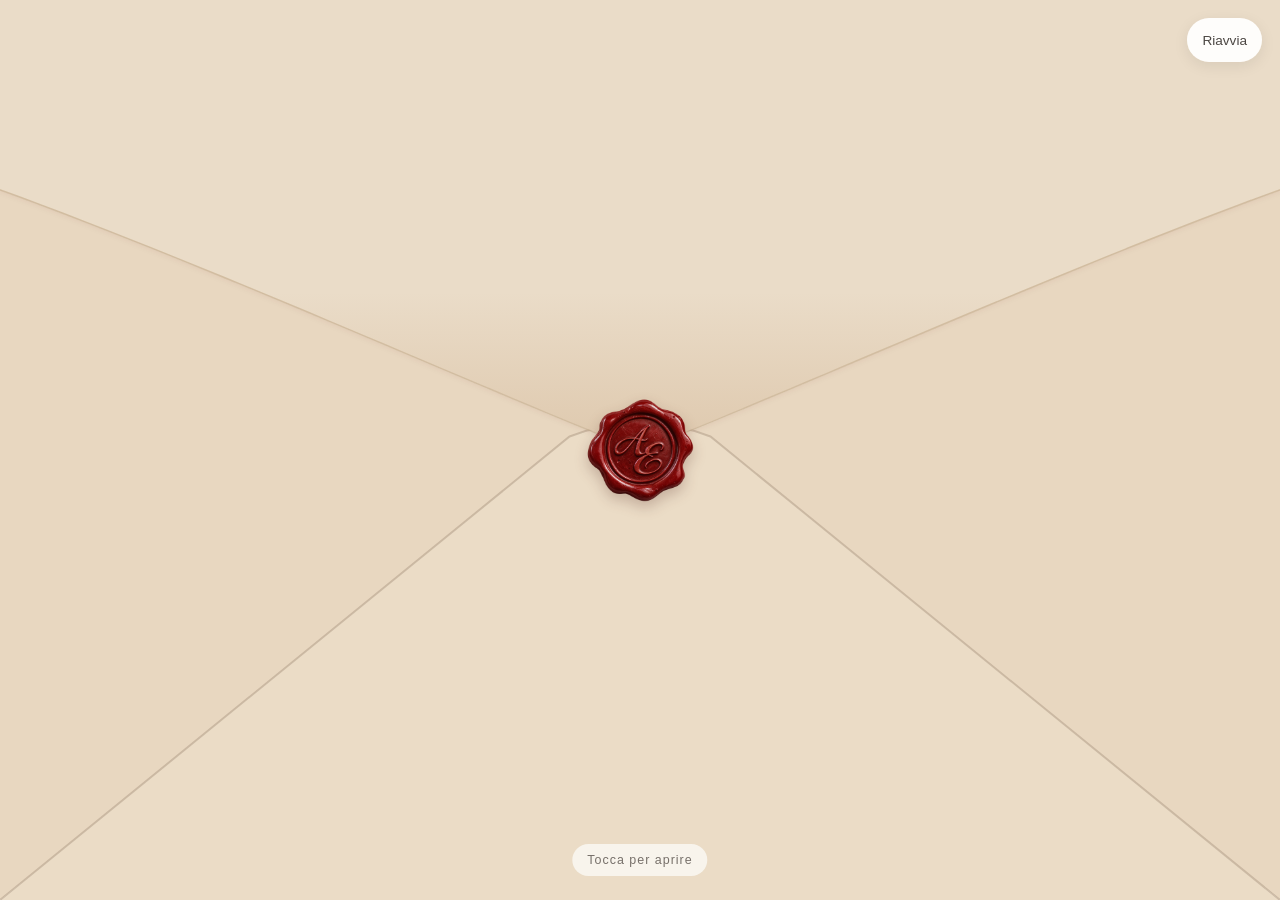
==== test.html @ dd494e90 "Update test.html" ====
<!DOCTYPE html>
<html lang="it">

<head>
    <meta charset="UTF-8">

    <meta
        name="viewport"
        content="width=device-width, initial-scale=1.0"
    >

    <title>Test busta matrimonio</title>

    <style>

        :root {
            --background: #FAF7F2;
            --text: #3E3A39;

            --paper-front: #EADCC8;
            --paper-back: #E4D3BC;

            --paper-side: #E8D7C0;
            --paper-bottom: #EBDCC6;

            --paper-edge: #C8B18F;

            --fold-line: rgba(105, 82, 58, 0.22);
        }


        * {
            box-sizing: border-box;
        }


        html,
        body {
            margin: 0;

            width: 100%;
            min-height: 100%;
        }


        body {
            overflow: hidden;

            background: var(--background);

            color: var(--text);

            font-family: Georgia, serif;
        }


        /* ================================================== */
        /* HERO                                               */
        /* ================================================== */

        .hero {
            position: fixed;

            inset: 0;

            display: flex;
            flex-direction: column;

            justify-content: center;
            align-items: center;

            padding: 30px 20px;

            text-align: center;
        }


        .hero img {
            display: block;

            width: min(72vw, 340px);

            height: auto;

            margin-bottom: 20px;
        }


        .hero h1 {
            margin: 0;

            font-size: clamp(2.2rem, 8vw, 4rem);

            font-weight: 400;
        }


        .hero p {
            margin: 18px 0 0;

            font-size: 1rem;

            letter-spacing: 4px;
        }


        /* ================================================== */
        /* SCENA                                              */
        /* ================================================== */

        .envelope-test {
            position: fixed;

            inset: 0;

            z-index: 100;

            perspective: 1800px;

            perspective-origin: 50% 10%;

            cursor: pointer;

            -webkit-tap-highlight-color: transparent;
        }


        /* ================================================== */
        /* CORPO DELLA BUSTA                                  */
        /* ================================================== */

        .envelope-body {
            position: absolute;

            inset: 0;

            z-index: 10;

            pointer-events: none;

            transform: translateY(0);

            will-change: transform;
        }


        .body-svg {
            position: absolute;

            inset: 0;

            width: 100%;
            height: 100%;

            display: block;

            overflow: visible;
        }


        /* ================================================== */
        /* OMBRA DEL LEMBO                                    */
        /* ================================================== */

        .flap-shadow {
            position: absolute;

            left: 50%;
            top: 50%;

            z-index: 12;

            width: 65%;
            height: 13%;

            transform:
                translate(-50%, -50%)
                scaleY(0.04);

            transform-origin: center;

            background:
                radial-gradient(
                    ellipse at center,
                    rgba(70, 48, 30, 0.22) 0%,
                    rgba(70, 48, 30, 0.09) 48%,
                    rgba(70, 48, 30, 0) 80%
                );

            filter: blur(12px);

            opacity: 0;

            pointer-events: none;

            will-change:
                opacity,
                transform;
        }


        /* ================================================== */
        /* LEMBO SUPERIORE                                    */
        /* ================================================== */

        .flap {
            position: absolute;

            left: 0;
            top: 0;

            z-index: 20;

            width: 100vw;
            height: 50vh;

            transform-origin: 50% 0;

            transform-style: preserve-3d;

            opacity: 1;

            will-change:
                transform,
                opacity;
        }


        .flap-svg {
            position: absolute;

            inset: 0;

            display: block;

            width: 100%;
            height: 100%;

            overflow: visible;

            pointer-events: none;
        }


        /* ================================================== */
        /* SIGILLO                                            */
        /* ================================================== */

        .wax-seal {
            position: absolute;

            left: 50%;
            top: 100%;

            z-index: 30;

            width: 108px;
            height: 108px;

            transform:
                translate(-50%, -50%)
                translateZ(5px);

            transform-origin: center;

            pointer-events: none;

            will-change:
                left,
                top;
        }


        .wax-seal img {
            display: block;

            width: 100%;
            height: 100%;

            object-fit: contain;

            filter:
                drop-shadow(
                    0 6px 7px
                    rgba(70, 25, 20, 0.24)
                );
        }


        /* ================================================== */
        /* UI TEST                                            */
        /* ================================================== */

        .hint {
            position: fixed;

            left: 50%;
            bottom: 24px;

            z-index: 200;

            transform: translateX(-50%);

            padding: 9px 15px;

            border-radius: 999px;

            background:
                rgba(250, 247, 242, 0.87);

            color: #77706A;

            font-family: Arial, sans-serif;

            font-size: 0.78rem;

            letter-spacing: 1px;

            pointer-events: none;

            transition:
                opacity 0.3s ease;
        }


        .hint.hidden {
            opacity: 0;
        }


        .restart {
            position: fixed;

            top: 18px;
            right: 18px;

            z-index: 300;

            min-width: 44px;
            min-height: 44px;

            padding: 10px 15px;

            border: 0;

            border-radius: 999px;

            background:
                rgba(255, 255, 255, 0.93);

            color: #4C4743;

            font-size: 0.85rem;

            cursor: pointer;

            box-shadow:
                0 4px 15px
                rgba(0, 0, 0, 0.08);
        }


        @media (max-width: 600px) {

            .wax-seal {
                width: 96px;
                height: 96px;
            }

        }

    </style>
</head>


<body>


    <!-- ================================================== -->
    <!-- HERO                                               -->
    <!-- ================================================== -->

    <main class="hero">

        <img
            src="images/ritratto.png"
            alt="Enrico e Annachiara"
        >

        <h1>
            Enrico & Annachiara
        </h1>

        <p>
            12 giugno 2027
        </p>

    </main>



    <!-- ================================================== -->
    <!-- BUSTA                                              -->
    <!-- ================================================== -->

    <div
        class="envelope-test"
        id="envelopeTest"
        role="button"
        tabindex="0"
        aria-label="Apri la busta"
    >


        <!-- ================================================== -->
        <!-- OMBRA                                             -->
        <!-- ================================================== -->

        <div
            class="flap-shadow"
            id="flapShadow"
        ></div>



        <!-- ================================================== -->
        <!-- CORPO DELLA BUSTA                                  -->
        <!-- ================================================== -->

        <div
            class="envelope-body"
            id="envelopeBody"
        >

            <svg
                class="body-svg"
                id="bodySvg"
                viewBox="0 0 1000 1000"
                preserveAspectRatio="none"
                aria-hidden="true"
            >


                <!-- ======================================== -->
                <!-- LATERALE SINISTRO                       -->
                <!-- ======================================== -->

                <path
                    id="bodyLeftPath"
                    d=""
                    fill="#E8D7C0"
                />


                <path
                    id="bodyLeftFold"
                    d=""
                    fill="none"

                    stroke="rgba(105,82,58,0.22)"

                    stroke-width="2"

                    vector-effect="non-scaling-stroke"
                />


                <!-- ======================================== -->
                <!-- LATERALE DESTRO                         -->
                <!-- ======================================== -->

                <path
                    id="bodyRightPath"
                    d=""
                    fill="#E8D7C0"
                />


                <path
                    id="bodyRightFold"
                    d=""
                    fill="none"

                    stroke="rgba(105,82,58,0.22)"

                    stroke-width="2"

                    vector-effect="non-scaling-stroke"
                />


                <!-- ======================================== -->
                <!-- LEMBO INFERIORE                         -->
                <!-- ======================================== -->

                <path
                    id="bodyBottomPath"
                    d=""
                    fill="#EBDCC6"
                />


                <path
                    id="bodyBottomFold"
                    d=""
                    fill="none"

                    stroke="rgba(105,82,58,0.24)"

                    stroke-width="2"

                    vector-effect="non-scaling-stroke"
                />


            </svg>

        </div>



        <!-- ================================================== -->
        <!-- LEMBO SUPERIORE                                    -->
        <!-- ================================================== -->

        <div
            class="flap"
            id="flap"
        >

            <svg
                class="flap-svg"
                viewBox="0 0 1000 1000"
                preserveAspectRatio="none"
                aria-hidden="true"
            >

                <defs>


                    <!-- FRONTE -->

                    <linearGradient
                        id="paperFront"
                        x1="0"
                        y1="0"
                        x2="0"
                        y2="1"
                    >

                        <stop
                            id="frontStop1"
                            offset="0%"
                            stop-color="#EADCC8"
                        />

                        <stop
                            id="frontStop2"
                            offset="65%"
                            stop-color="#EADCC8"
                        />

                        <stop
                            id="frontStop3"
                            offset="100%"
                            stop-color="#DEC8AD"
                        />

                    </linearGradient>


                    <!-- RETRO -->

                    <linearGradient
                        id="paperBack"
                        x1="0"
                        y1="0"
                        x2="0"
                        y2="1"
                    >

                        <stop
                            offset="0%"
                            stop-color="#E6D6C0"
                        />

                        <stop
                            offset="100%"
                            stop-color="#DCC5A8"
                        />

                    </linearGradient>


                    <!-- OMBRA -->

                    <filter
                        id="paperShadow"
                        x="-20%"
                        y="-20%"
                        width="140%"
                        height="160%"
                    >

                        <feDropShadow
                            dx="0"
                            dy="4"
                            stdDeviation="5"
                            flood-color="#654B35"
                            flood-opacity="0.08"
                        />

                    </filter>

                </defs>


                <!-- BORDO -->

                <path
                    id="flapEdgePath"
                    d=""

                    fill="none"

                    stroke="#C8B18F"

                    stroke-width="3"

                    vector-effect="non-scaling-stroke"

                    opacity="0.55"
                />


                <!-- CARTA -->

                <path
                    id="flapPath"
                    d=""

                    fill="url(#paperFront)"

                    filter="url(#paperShadow)"
                />

            </svg>


            <!-- SIGILLO -->

            <div
                class="wax-seal"
                id="waxSeal"
            >

                <img
                    src="images/sigillo-AE.png"
                    alt=""
                    draggable="false"
                >

            </div>

        </div>

    </div>



    <!-- ================================================== -->
    <!-- CONTROLLI TEST                                     -->
    <!-- ================================================== -->

    <div
        class="hint"
        id="hint"
    >
        Tocca per aprire
    </div>


    <button
        type="button"
        class="restart"
        id="restartButton"
    >
        Riavvia
    </button>



    <script>

        /* ================================================== */
        /* ELEMENTI                                          */
        /* ================================================== */

        const envelopeTest =
            document.getElementById("envelopeTest");

        const envelopeBody =
            document.getElementById("envelopeBody");

        const flap =
            document.getElementById("flap");

        const flapPath =
            document.getElementById("flapPath");

        const flapEdgePath =
            document.getElementById("flapEdgePath");

        const waxSeal =
            document.getElementById("waxSeal");

        const flapShadow =
            document.getElementById("flapShadow");

        const frontStop1 =
            document.getElementById("frontStop1");

        const frontStop2 =
            document.getElementById("frontStop2");

        const frontStop3 =
            document.getElementById("frontStop3");

        const hint =
            document.getElementById("hint");

        const restartButton =
            document.getElementById("restartButton");


        /* CORPO */

        const bodyLeftPath =
            document.getElementById("bodyLeftPath");

        const bodyRightPath =
            document.getElementById("bodyRightPath");

        const bodyBottomPath =
            document.getElementById("bodyBottomPath");

        const bodyLeftFold =
            document.getElementById("bodyLeftFold");

        const bodyRightFold =
            document.getElementById("bodyRightFold");

        const bodyBottomFold =
            document.getElementById("bodyBottomFold");


        /* ================================================== */
        /* STATO                                             */
        /* ================================================== */

        let flapFrameId = null;
        let bodyFrameId = null;
        let fadeFrameId = null;

        let opening = false;
        let opened = false;


        /* ================================================== */
        /* TEMPI                                             */
        /* ================================================== */

        const flapDuration =
            3400;


        const bodyStart =
            1600;


        const bodyDuration =
            1450;


        const flapFadeDuration =
            280;


        /* ================================================== */
        /* UTILITY                                           */
        /* ================================================== */

        function clamp(value, min, max) {

            return Math.min(
                Math.max(value, min),
                max
            );

        }


        function easeInOutCubic(t) {

            return (
                t < 0.5
                    ? 4 * t * t * t
                    : 1 -
                      Math.pow(
                          -2 * t + 2,
                          3
                      ) / 2
            );

        }


        function easeOutCubic(t) {

            return (
                1 -
                Math.pow(
                    1 - t,
                    3
                )
            );

        }


        function bendCurve(t) {

            const raw =
                Math.sin(
                    Math.PI * t
                );


            return Math.pow(
                Math.max(
                    0,
                    raw
                ),
                0.72
            );

        }


        function wait(milliseconds) {

            return new Promise(
                (resolve) => {

                    setTimeout(
                        resolve,
                        milliseconds
                    );

                }
            );

        }


        /* ================================================== */
        /* GEOMETRIA LEMBO SUPERIORE                        */
        /* ================================================== */

        function getFlapGeometry(t) {

            const bend =
                bendCurve(t);


            const tipX =
                500;


            const tipY =
                1000 -
                (
                    190 *
                    bend
                );


            const shoulderY =
                420 +
                (
                    35 *
                    bend
                );


            const leftShoulderX =
                0 +
                (
                    12 *
                    bend
                );


            const rightShoulderX =
                1000 -
                (
                    12 *
                    bend
                );


            const rightControl1X =
                835 -
                (
                    18 *
                    bend
                );


            const rightControl1Y =
                590 +
                (
                    15 *
                    bend
                );


            const rightControl2X =
                625 -
                (
                    10 *
                    bend
                );


            const rightControl2Y =
                860 -
                (
                    50 *
                    bend
                );


            const leftControl1X =
                165 +
                (
                    18 *
                    bend
                );


            const leftControl1Y =
                rightControl1Y;


            const leftControl2X =
                375 +
                (
                    10 *
                    bend
                );


            const leftControl2Y =
                rightControl2Y;


            const d = `

                M 0 0


                L 1000 0


                L
                1000
                ${shoulderY - 30}


                Q
                1000
                ${shoulderY}

                ${rightShoulderX}
                ${shoulderY}


                C
                ${rightControl1X}
                ${rightControl1Y},

                ${rightControl2X}
                ${rightControl2Y},

                ${tipX}
                ${tipY}


                C
                ${leftControl2X}
                ${leftControl2Y},

                ${leftControl1X}
                ${leftControl1Y},

                ${leftShoulderX}
                ${shoulderY}


                Q
                0
                ${shoulderY}

                0
                ${shoulderY - 30}


                L
                0
                0


                Z
            `;


            return {
                d,
                tipX,
                tipY,
                bend
            };

        }


        /* ================================================== */
        /* GEOMETRIA CORPO BUSTA                            */
        /* ================================================== */

        function drawEnvelopeBody() {

            /*
                CORREZIONE 1

                Prima partivamo da circa 10,5%.

                Ora partiamo da circa 15%
                dell'altezza dello schermo.
            */

            const sideStartY =
                150;


            /*
                Manteniamo una diagonale coerente
                con il lembo superiore.

                Siccome partiamo più in basso,
                anche il punto interno viene
                leggermente abbassato.
            */

            const sideMeetY =
                445;


            const leftMeetX =
                492;


            const rightMeetX =
                508;


            /* ---------------------------------------------- */
            /* LATERALE SINISTRO                             */
            /* ---------------------------------------------- */

            const leftD = `

                M 0 ${sideStartY}

                L ${leftMeetX} ${sideMeetY}

                L 0 1000

                Z
            `;


            bodyLeftPath.setAttribute(
                "d",
                leftD
            );


            bodyLeftFold.setAttribute(
                "d",
                `
                    M 0 ${sideStartY}

                    L ${leftMeetX} ${sideMeetY}
                `
            );


            /* ---------------------------------------------- */
            /* LATERALE DESTRO                               */
            /* ---------------------------------------------- */

            const rightD = `

                M 1000 ${sideStartY}

                L 1000 1000

                L ${rightMeetX} ${sideMeetY}

                Z
            `;


            bodyRightPath.setAttribute(
                "d",
                rightD
            );


            bodyRightFold.setAttribute(
                "d",
                `
                    M 1000 ${sideStartY}

                    L ${rightMeetX} ${sideMeetY}
                `
            );


            /* ---------------------------------------------- */
            /* LEMBO INFERIORE                              */
            /* ---------------------------------------------- */

            /*
                CORREZIONE 2

                Prima la punta del lembo inferiore
                arrivava troppo in basso.

                Ora sale molto di più.

                In questo modo, a busta chiusa,
                il lembo inferiore copre il vuoto
                centrale e non lascia intravedere
                la Hero.
            */

            const bottomTipY =
                455;


            /*
                Zona smussata della punta.
            */

            const bottomRoundLeftX =
                445;


            const bottomRoundRightX =
                555;


            const bottomRoundY =
                485;


            /*
                Il pezzo inferiore continua a essere
                DISEGNATO DOPO i laterali,
                quindi rimane sopra.
            */

            const bottomD = `

                M 0 1000


                L
                ${bottomRoundLeftX}
                ${bottomRoundY}


                Q
                500
                ${bottomTipY}

                ${bottomRoundRightX}
                ${bottomRoundY}


                L 1000 1000


                Z
            `;


            bodyBottomPath.setAttribute(
                "d",
                bottomD
            );


            const bottomFoldD = `

                M 0 1000


                L
                ${bottomRoundLeftX}
                ${bottomRoundY}


                Q
                500
                ${bottomTipY}

                ${bottomRoundRightX}
                ${bottomRoundY}


                L 1000 1000
            `;


            bodyBottomFold.setAttribute(
                "d",
                bottomFoldD
            );

        }


        /* ================================================== */
        /* DISEGNO FRAME LEMBO                              */
        /* ================================================== */

        function drawFlapFrame(progress) {

            const t =
                clamp(
                    progress,
                    0,
                    1
                );


            const geometry =
                getFlapGeometry(t);


            const bend =
                geometry.bend;


            /* ---------------------------------------------- */
            /* ROTAZIONE                                     */
            /* ---------------------------------------------- */

            let rotation;


            if (t < 0.94) {

                rotation =
                    181.5 *
                    easeInOutCubic(
                        t / 0.94
                    );

            } else {

                const settle =
                    (
                        t -
                        0.94
                    ) /
                    0.06;


                rotation =
                    181.5 -
                    (
                        1.5 *
                        easeOutCubic(
                            settle
                        )
                    );

            }


            /* ---------------------------------------------- */
            /* PROFONDITÀ                                    */
            /* ---------------------------------------------- */

            const depth =
                20 *
                bend;


            flap.style.transform =
                `rotateX(${rotation}deg)
                 translateZ(${depth}px)`;


            /* ---------------------------------------------- */
            /* PATH                                          */
            /* ---------------------------------------------- */

            flapPath.setAttribute(
                "d",
                geometry.d
            );


            flapEdgePath.setAttribute(
                "d",
                geometry.d
            );


            /* ---------------------------------------------- */
            /* FRONTE / RETRO                                */
            /* ---------------------------------------------- */

            if (rotation < 90) {

                flapPath.setAttribute(
                    "fill",
                    "url(#paperFront)"
                );

            } else {

                flapPath.setAttribute(
                    "fill",
                    "url(#paperBack)"
                );

            }


            /* ---------------------------------------------- */
            /* SIGILLO                                       */
            /* ---------------------------------------------- */

            waxSeal.style.left =
                "50%";


            waxSeal.style.top =
                `${geometry.tipY / 10}%`;


            waxSeal.style.visibility =
                rotation < 90
                    ? "visible"
                    : "hidden";


            /* ---------------------------------------------- */
            /* OMBRA                                         */
            /* ---------------------------------------------- */

            flapShadow.style.opacity =
                `${0.23 * bend}`;


            flapShadow.style.transform =
                `
                translate(
                    -50%,
                    ${-50 + 17 * t}%
                )

                scaleX(
                    ${0.93 - 0.15 * bend}
                )

                scaleY(
                    ${0.08 + 0.74 * bend}
                )
                `;


            /* ---------------------------------------------- */
            /* LUCE                                          */
            /* ---------------------------------------------- */

            const shade =
                Math.round(
                    8 *
                    bend
                );


            frontStop1.setAttribute(
                "stop-color",
                `rgb(
                    ${234 - shade},
                    ${220 - shade},
                    ${200 - shade}
                )`
            );


            frontStop2.setAttribute(
                "stop-color",
                `rgb(
                    ${234 - shade / 2},
                    ${220 - shade / 2},
                    ${200 - shade / 2}
                )`
            );


            frontStop3.setAttribute(
                "stop-color",
                `rgb(
                    ${222 - shade},
                    ${200 - shade},
                    ${173 - shade}
                )`
            );

        }


        /* ================================================== */
        /* ANIMAZIONE LEMBO                                  */
        /* ================================================== */

        function animateFlap() {

            return new Promise(
                (resolve) => {


                    const start =
                        performance.now();


                    function frame(now) {

                        const progress =
                            clamp(
                                (
                                    now -
                                    start
                                ) /
                                flapDuration,
                                0,
                                1
                            );


                        drawFlapFrame(
                            progress
                        );


                        if (progress < 1) {

                            flapFrameId =
                                requestAnimationFrame(
                                    frame
                                );

                        } else {

                            flapFrameId =
                                null;


                            resolve();

                        }

                    }


                    flapFrameId =
                        requestAnimationFrame(
                            frame
                        );

                }
            );

        }


        /* ================================================== */
        /* DISCESA BUSTA                                     */
        /* ================================================== */

        function animateEnvelopeDown() {

            return new Promise(
                (resolve) => {


                    const start =
                        performance.now();


                    function frame(now) {

                        const progress =
                            clamp(
                                (
                                    now -
                                    start
                                ) /
                                bodyDuration,
                                0,
                                1
                            );


                        const e =
                            easeInOutCubic(
                                progress
                            );


                        envelopeBody.style.transform =
                            `translateY(
                                ${112 * e}vh
                            )`;


                        if (progress < 1) {

                            bodyFrameId =
                                requestAnimationFrame(
                                    frame
                                );

                        } else {

                            bodyFrameId =
                                null;


                            resolve();

                        }

                    }


                    bodyFrameId =
                        requestAnimationFrame(
                            frame
                        );

                }
            );

        }


        /* ================================================== */
        /* DISSOLVENZA LEMBO                                 */
        /* ================================================== */

        function fadeOutFlap() {

            return new Promise(
                (resolve) => {


                    const start =
                        performance.now();


                    function frame(now) {

                        const progress =
                            clamp(
                                (
                                    now -
                                    start
                                ) /
                                flapFadeDuration,
                                0,
                                1
                            );


                        const e =
                            easeOutCubic(
                                progress
                            );


                        flap.style.opacity =
                            `${1 - e}`;


                        flapShadow.style.opacity =
                            `${0.06 * (1 - e)}`;


                        if (progress < 1) {

                            fadeFrameId =
                                requestAnimationFrame(
                                    frame
                                );

                        } else {

                            flap.style.opacity =
                                "0";


                            flapShadow.style.opacity =
                                "0";


                            fadeFrameId =
                                null;


                            resolve();

                        }

                    }


                    fadeFrameId =
                        requestAnimationFrame(
                            frame
                        );

                }
            );

        }


        /* ================================================== */
        /* APERTURA COMPLETA                                 */
        /* ================================================== */

        async function openEnvelope() {

            if (
                opening ||
                opened
            ) {
                return;
            }


            opening = true;


            hint.classList.add(
                "hidden"
            );


            const flapPromise =
                animateFlap();


            await wait(
                bodyStart
            );


            const bodyPromise =
                animateEnvelopeDown();


            await flapPromise;


            const fadePromise =
                fadeOutFlap();


            await Promise.all([
                bodyPromise,
                fadePromise
            ]);


            opening = false;

            opened = true;

        }


        /* ================================================== */
        /* RESET                                             */
        /* ================================================== */

        function resetEnvelope(event) {

            event.stopPropagation();


            if (flapFrameId) {

                cancelAnimationFrame(
                    flapFrameId
                );

                flapFrameId = null;

            }


            if (bodyFrameId) {

                cancelAnimationFrame(
                    bodyFrameId
                );

                bodyFrameId = null;

            }


            if (fadeFrameId) {

                cancelAnimationFrame(
                    fadeFrameId
                );

                fadeFrameId = null;

            }


            opening = false;

            opened = false;


            envelopeBody.style.transform =
                "translateY(0)";


            flap.style.transform =
                "rotateX(0deg) translateZ(0px)";


            flap.style.opacity =
                "1";


            waxSeal.style.visibility =
                "visible";


            flapShadow.style.opacity =
                "0";


            flapShadow.style.transform =
                "translate(-50%, -50%) scaleY(0.04)";


            const initial =
                getFlapGeometry(0);


            flapPath.setAttribute(
                "d",
                initial.d
            );


            flapEdgePath.setAttribute(
                "d",
                initial.d
            );


            flapPath.setAttribute(
                "fill",
                "url(#paperFront)"
            );


            waxSeal.style.left =
                "50%";


            waxSeal.style.top =
                "100%";


            frontStop1.setAttribute(
                "stop-color",
                "#EADCC8"
            );


            frontStop2.setAttribute(
                "stop-color",
                "#EADCC8"
            );


            frontStop3.setAttribute(
                "stop-color",
                "#DEC8AD"
            );


            hint.classList.remove(
                "hidden"
            );

        }


        /* ================================================== */
        /* EVENTI                                            */
        /* ================================================== */

        envelopeTest.addEventListener(
            "click",
            openEnvelope
        );


        envelopeTest.addEventListener(
            "keydown",
            (event) => {

                if (
                    event.key === "Enter" ||
                    event.key === " "
                ) {

                    event.preventDefault();


                    openEnvelope();

                }

            }
        );


        restartButton.addEventListener(
            "click",
            resetEnvelope
        );


        /* ================================================== */
        /* STATO INIZIALE                                    */
        /* ================================================== */

        drawEnvelopeBody();


        const initialGeometry =
            getFlapGeometry(0);


        flapPath.setAttribute(
            "d",
            initialGeometry.d
        );


        flapEdgePath.setAttribute(
            "d",
            initialGeometry.d
        );


        waxSeal.style.left =
            "50%";


        waxSeal.style.top =
            "100%";

    </script>


</body>

</html>
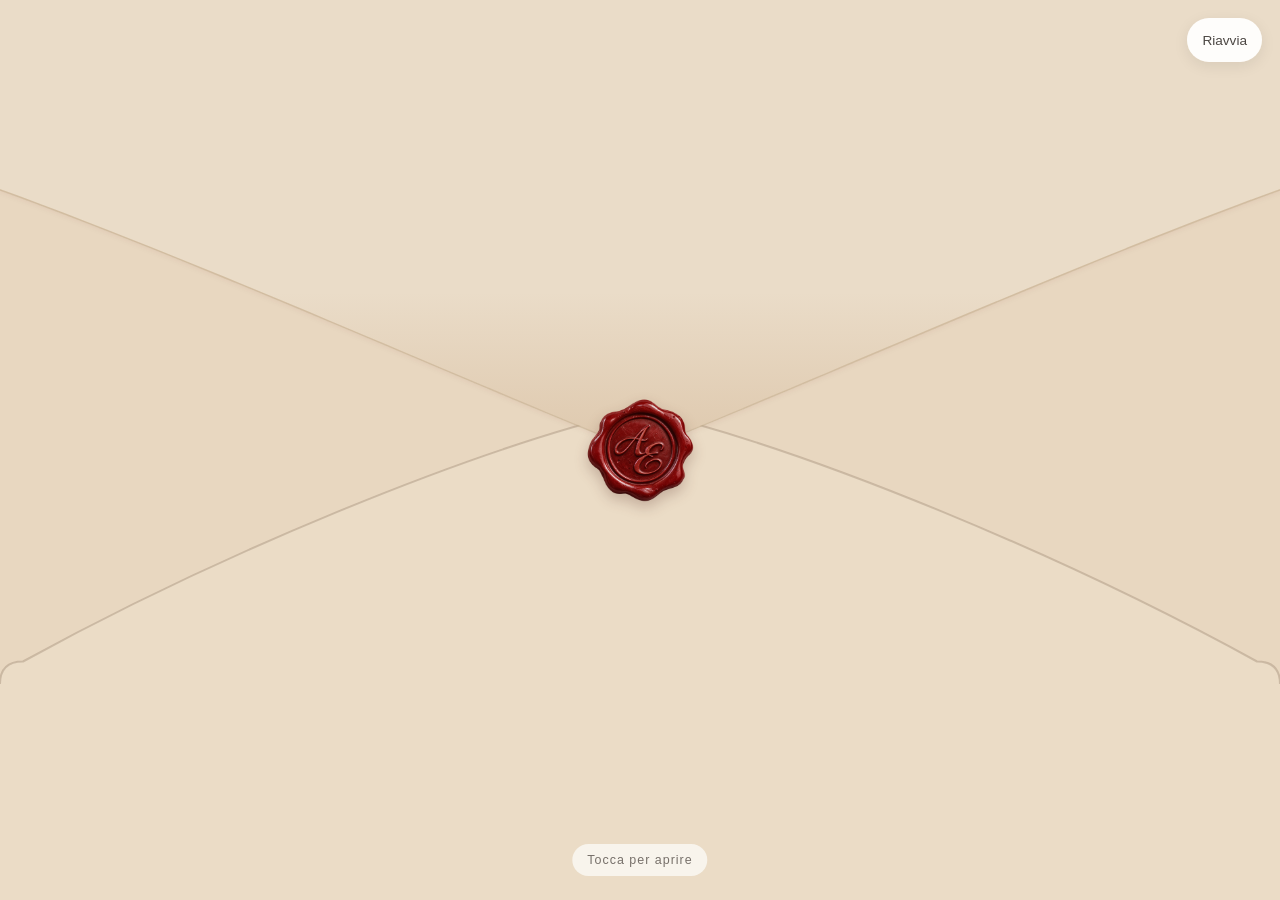
==== commit 6831395b: "Update test.html" ====
--- a/test.html
+++ b/test.html
@@ -412,15 +412,12 @@
     >
 
 
-        <!-- ================================================== -->
-        <!-- OMBRA                                             -->
-        <!-- ================================================== -->
+        <!-- OMBRA -->
 
         <div
             class="flap-shadow"
             id="flapShadow"
         ></div>
-
 
 
         <!-- ================================================== -->
@@ -441,9 +438,7 @@
             >
 
 
-                <!-- ======================================== -->
-                <!-- LATERALE SINISTRO                       -->
-                <!-- ======================================== -->
+                <!-- LATERALE SINISTRO -->
 
                 <path
                     id="bodyLeftPath"
@@ -465,9 +460,7 @@
                 />
 
 
-                <!-- ======================================== -->
-                <!-- LATERALE DESTRO                         -->
-                <!-- ======================================== -->
+                <!-- LATERALE DESTRO -->
 
                 <path
                     id="bodyRightPath"
@@ -489,9 +482,7 @@
                 />
 
 
-                <!-- ======================================== -->
-                <!-- LEMBO INFERIORE                         -->
-                <!-- ======================================== -->
+                <!-- LEMBO INFERIORE -->
 
                 <path
                     id="bodyBottomPath"
@@ -1041,30 +1032,26 @@
 
         function drawEnvelopeBody() {
 
+            /* ---------------------------------------------- */
+            /* LEMBI LATERALI                               */
+            /* ---------------------------------------------- */
+
             /*
-                CORREZIONE 1
-
-                Prima partivamo da circa 10,5%.
-
-                Ora partiamo da circa 15%
-                dell'altezza dello schermo.
+                Partenza richiesta:
+                18,5% dell'altezza dello schermo.
             */
 
             const sideStartY =
-                150;
+                185;
 
 
             /*
-                Manteniamo una diagonale coerente
+                Manteniamo inclinazione coerente
                 con il lembo superiore.
-
-                Siccome partiamo più in basso,
-                anche il punto interno viene
-                leggermente abbassato.
             */
 
             const sideMeetY =
-                445;
+                480;
 
 
             const leftMeetX =
@@ -1075,9 +1062,7 @@
                 508;
 
 
-            /* ---------------------------------------------- */
-            /* LATERALE SINISTRO                             */
-            /* ---------------------------------------------- */
+            /* SINISTRO */
 
             const leftD = `
 
@@ -1107,9 +1092,7 @@
             );
 
 
-            /* ---------------------------------------------- */
-            /* LATERALE DESTRO                               */
-            /* ---------------------------------------------- */
+            /* DESTRO */
 
             const rightD = `
 
@@ -1144,17 +1127,48 @@
             /* ---------------------------------------------- */
 
             /*
-                CORREZIONE 2
-
-                Prima la punta del lembo inferiore
-                arrivava troppo in basso.
-
-                Ora sale molto di più.
-
-                In questo modo, a busta chiusa,
-                il lembo inferiore copre il vuoto
-                centrale e non lascia intravedere
-                la Hero.
+                Ora gli diamo la stessa logica
+                del lembo superiore:
+
+                - tratto verticale sinistro;
+                - raccordo;
+                - diagonale;
+                - punta smussata;
+                - diagonale;
+                - raccordo;
+                - tratto verticale destro.
+            */
+
+
+            /*
+                Quanto salgono i tratti verticali
+                dal fondo.
+
+                1000 = fondo
+                760  = fine tratto verticale
+            */
+
+            const bottomVerticalEndY =
+                760;
+
+
+            /*
+                Spalle inferiori.
+            */
+
+            const bottomLeftShoulderX =
+                0;
+
+
+            const bottomRightShoulderX =
+                1000;
+
+
+            /*
+                Punto alto del lembo inferiore.
+
+                Rimane abbastanza alto da
+                chiudere bene la busta.
             */
 
             const bottomTipY =
@@ -1162,46 +1176,92 @@
 
 
             /*
-                Zona smussata della punta.
+                Controlli vicini alla punta.
+
+                Sono larghi per evitare
+                un angolo troppo appuntito.
             */
 
-            const bottomRoundLeftX =
-                445;
-
-
-            const bottomRoundRightX =
-                555;
-
-
-            const bottomRoundY =
-                485;
+            const bottomLeftControlX =
+                365;
+
+
+            const bottomRightControlX =
+                635;
+
+
+            const bottomControlY =
+                500;
 
 
             /*
-                Il pezzo inferiore continua a essere
-                DISEGNATO DOPO i laterali,
-                quindi rimane sopra.
+                Controlli intermedi per mantenere
+                la diagonale morbida.
             */
 
+            const bottomLeftMidX =
+                165;
+
+
+            const bottomRightMidX =
+                835;
+
+
+            const bottomMidY =
+                620;
+
+
             const bottomD = `
 
                 M 0 1000
 
 
                 L
-                ${bottomRoundLeftX}
-                ${bottomRoundY}
+                0
+                ${bottomVerticalEndY}
 
 
                 Q
+                0
+                ${bottomVerticalEndY - 25}
+
+                18
+                ${bottomVerticalEndY - 25}
+
+
+                C
+                ${bottomLeftMidX}
+                ${bottomMidY},
+
+                ${bottomLeftControlX}
+                ${bottomControlY},
+
                 500
                 ${bottomTipY}
 
-                ${bottomRoundRightX}
-                ${bottomRoundY}
-
-
-                L 1000 1000
+
+                C
+                ${bottomRightControlX}
+                ${bottomControlY},
+
+                ${bottomRightMidX}
+                ${bottomMidY},
+
+                982
+                ${bottomVerticalEndY - 25}
+
+
+                Q
+                1000
+                ${bottomVerticalEndY - 25}
+
+                1000
+                ${bottomVerticalEndY}
+
+
+                L
+                1000
+                1000
 
 
                 Z
@@ -1214,25 +1274,54 @@
             );
 
 
+            /*
+                Disegniamo il solo bordo superiore
+                visibile del lembo inferiore.
+            */
+
             const bottomFoldD = `
 
-                M 0 1000
-
-
-                L
-                ${bottomRoundLeftX}
-                ${bottomRoundY}
+                M
+                0
+                ${bottomVerticalEndY}
 
 
                 Q
+                0
+                ${bottomVerticalEndY - 25}
+
+                18
+                ${bottomVerticalEndY - 25}
+
+
+                C
+                ${bottomLeftMidX}
+                ${bottomMidY},
+
+                ${bottomLeftControlX}
+                ${bottomControlY},
+
                 500
                 ${bottomTipY}
 
-                ${bottomRoundRightX}
-                ${bottomRoundY}
-
-
-                L 1000 1000
+
+                C
+                ${bottomRightControlX}
+                ${bottomControlY},
+
+                ${bottomRightMidX}
+                ${bottomMidY},
+
+                982
+                ${bottomVerticalEndY - 25}
+
+
+                Q
+                1000
+                ${bottomVerticalEndY - 25}
+
+                1000
+                ${bottomVerticalEndY}
             `;
 
 
@@ -1266,9 +1355,7 @@
                 geometry.bend;
 
 
-            /* ---------------------------------------------- */
-            /* ROTAZIONE                                     */
-            /* ---------------------------------------------- */
+            /* ROTAZIONE */
 
             let rotation;
 
@@ -1303,9 +1390,7 @@
             }
 
 
-            /* ---------------------------------------------- */
-            /* PROFONDITÀ                                    */
-            /* ---------------------------------------------- */
+            /* PROFONDITÀ */
 
             const depth =
                 20 *
@@ -1317,9 +1402,7 @@
                  translateZ(${depth}px)`;
 
 
-            /* ---------------------------------------------- */
-            /* PATH                                          */
-            /* ---------------------------------------------- */
+            /* PATH */
 
             flapPath.setAttribute(
                 "d",
@@ -1333,9 +1416,7 @@
             );
 
 
-            /* ---------------------------------------------- */
-            /* FRONTE / RETRO                                */
-            /* ---------------------------------------------- */
+            /* FRONTE / RETRO */
 
             if (rotation < 90) {
 
@@ -1354,9 +1435,7 @@
             }
 
 
-            /* ---------------------------------------------- */
-            /* SIGILLO                                       */
-            /* ---------------------------------------------- */
+            /* SIGILLO */
 
             waxSeal.style.left =
                 "50%";
@@ -1372,9 +1451,7 @@
                     : "hidden";
 
 
-            /* ---------------------------------------------- */
-            /* OMBRA                                         */
-            /* ---------------------------------------------- */
+            /* OMBRA */
 
             flapShadow.style.opacity =
                 `${0.23 * bend}`;
@@ -1397,9 +1474,7 @@
                 `;
 
 
-            /* ---------------------------------------------- */
-            /* LUCE                                          */
-            /* ---------------------------------------------- */
+            /* LUCE */
 
             const shade =
                 Math.round(
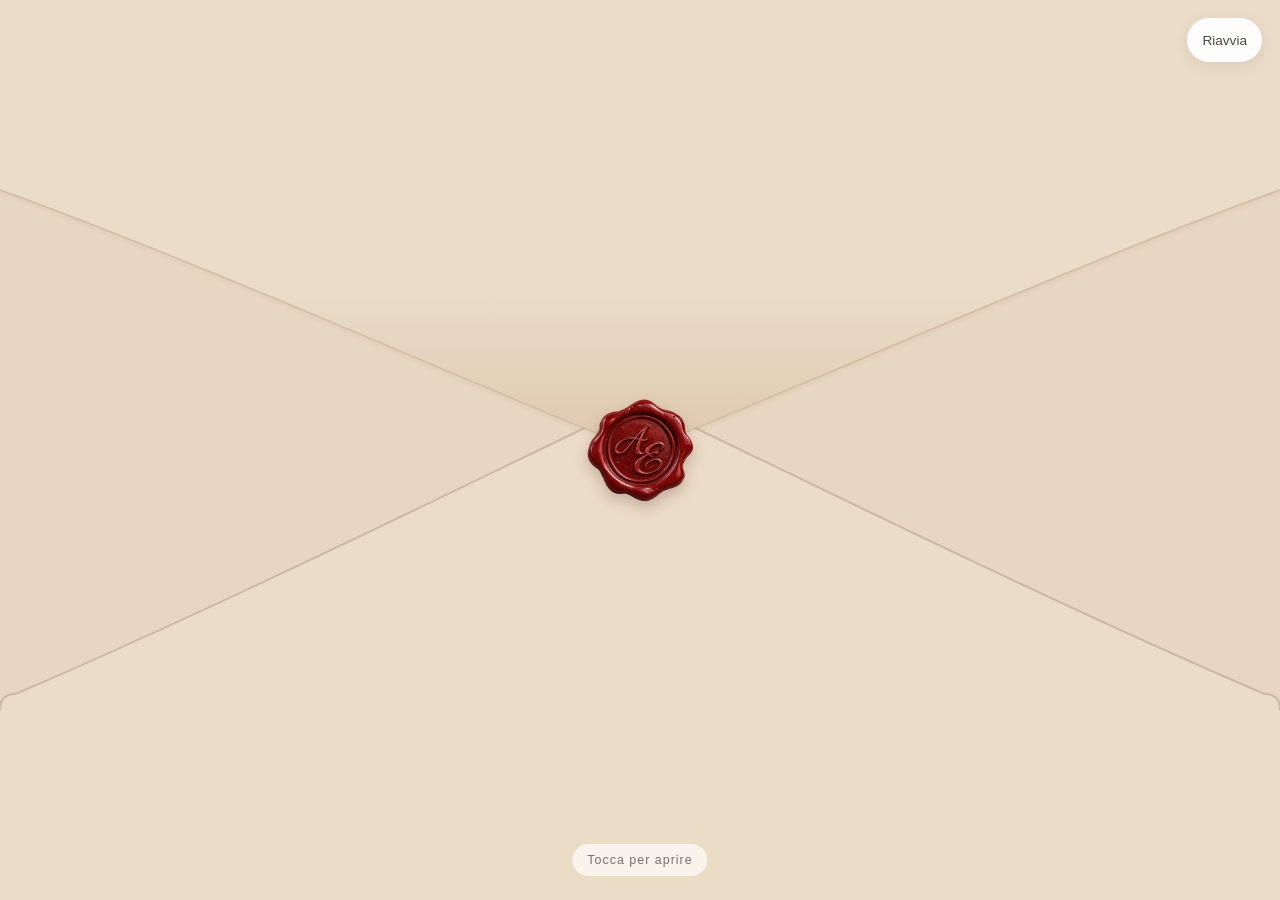
==== commit 8da77490: "Update test.html" ====
--- a/test.html
+++ b/test.html
@@ -412,16 +412,15 @@
     >
 
 
-        <!-- OMBRA -->
-
         <div
             class="flap-shadow"
             id="flapShadow"
         ></div>
 
 
+
         <!-- ================================================== -->
-        <!-- CORPO DELLA BUSTA                                  -->
+        <!-- CORPO BUSTA                                        -->
         <!-- ================================================== -->
 
         <div
@@ -431,7 +430,6 @@
 
             <svg
                 class="body-svg"
-                id="bodySvg"
                 viewBox="0 0 1000 1000"
                 preserveAspectRatio="none"
                 aria-hidden="true"
@@ -528,8 +526,6 @@
 
                 <defs>
 
-
-                    <!-- FRONTE -->
 
                     <linearGradient
                         id="paperFront"
@@ -560,8 +556,6 @@
                     </linearGradient>
 
 
-                    <!-- RETRO -->
-
                     <linearGradient
                         id="paperBack"
                         x1="0"
@@ -583,8 +577,6 @@
                     </linearGradient>
 
 
-                    <!-- OMBRA -->
-
                     <filter
                         id="paperShadow"
                         x="-20%"
@@ -606,8 +598,6 @@
                 </defs>
 
 
-                <!-- BORDO -->
-
                 <path
                     id="flapEdgePath"
                     d=""
@@ -624,8 +614,6 @@
                 />
 
 
-                <!-- CARTA -->
-
                 <path
                     id="flapPath"
                     d=""
@@ -637,8 +625,6 @@
 
             </svg>
 
-
-            <!-- SIGILLO -->
 
             <div
                 class="wax-seal"
@@ -723,8 +709,6 @@
         const restartButton =
             document.getElementById("restartButton");
 
-
-        /* CORPO */
 
         const bodyLeftPath =
             document.getElementById("bodyLeftPath");
@@ -855,7 +839,7 @@
 
 
         /* ================================================== */
-        /* GEOMETRIA LEMBO SUPERIORE                        */
+        /* LEMBO SUPERIORE                                   */
         /* ================================================== */
 
         function getFlapGeometry(t) {
@@ -960,15 +944,12 @@
 
                 M 0 0
 
-
                 L 1000 0
-
 
                 L
                 1000
                 ${shoulderY - 30}
 
-
                 Q
                 1000
                 ${shoulderY}
@@ -976,7 +957,6 @@
                 ${rightShoulderX}
                 ${shoulderY}
 
-
                 C
                 ${rightControl1X}
                 ${rightControl1Y},
@@ -987,7 +967,6 @@
                 ${tipX}
                 ${tipY}
 
-
                 C
                 ${leftControl2X}
                 ${leftControl2Y},
@@ -998,7 +977,6 @@
                 ${leftShoulderX}
                 ${shoulderY}
 
-
                 Q
                 0
                 ${shoulderY}
@@ -1006,11 +984,9 @@
                 0
                 ${shoulderY - 30}
 
-
                 L
                 0
                 0
-
 
                 Z
             `;
@@ -1027,29 +1003,19 @@
 
 
         /* ================================================== */
-        /* GEOMETRIA CORPO BUSTA                            */
+        /* CORPO DELLA BUSTA                                 */
         /* ================================================== */
 
         function drawEnvelopeBody() {
 
             /* ---------------------------------------------- */
-            /* LEMBI LATERALI                               */
+            /* LATERALI                                      */
             /* ---------------------------------------------- */
-
-            /*
-                Partenza richiesta:
-                18,5% dell'altezza dello schermo.
-            */
 
             const sideStartY =
                 185;
 
 
-            /*
-                Manteniamo inclinazione coerente
-                con il lembo superiore.
-            */
-
             const sideMeetY =
                 480;
 
@@ -1061,8 +1027,6 @@
             const rightMeetX =
                 508;
 
-
-            /* SINISTRO */
 
             const leftD = `
 
@@ -1092,8 +1056,6 @@
             );
 
 
-            /* DESTRO */
-
             const rightD = `
 
                 M 1000 ${sideStartY}
@@ -1122,145 +1084,196 @@
             );
 
 
-            /* ---------------------------------------------- */
-            /* LEMBO INFERIORE                              */
-            /* ---------------------------------------------- */
+            /* ================================================== */
+            /* LEMBO INFERIORE                                    */
+            /* ================================================== */
 
             /*
-                Ora gli diamo la stessa logica
-                del lembo superiore:
-
-                - tratto verticale sinistro;
-                - raccordo;
-                - diagonale;
-                - punta smussata;
-                - diagonale;
-                - raccordo;
-                - tratto verticale destro.
+                Questa volta NON inventiamo
+                una forma nuova.
+
+                Copiamo letteralmente la logica
+                del lembo superiore e la ribaltiamo.
+
+                Il lembo inferiore occupa la zona:
+
+                punta: circa Y 455
+                fondo: Y 1000
+
+                Altezza utile:
+                545 unità.
             */
 
-
-            /*
-                Quanto salgono i tratti verticali
-                dal fondo.
-
-                1000 = fondo
-                760  = fine tratto verticale
-            */
-
-            const bottomVerticalEndY =
-                760;
-
-
-            /*
-                Spalle inferiori.
-            */
-
-            const bottomLeftShoulderX =
-                0;
-
-
-            const bottomRightShoulderX =
-                1000;
-
-
-            /*
-                Punto alto del lembo inferiore.
-
-                Rimane abbastanza alto da
-                chiudere bene la busta.
-            */
 
             const bottomTipY =
                 455;
 
 
+            const bottomHeight =
+                1000 -
+                bottomTipY;
+
+
             /*
-                Controlli vicini alla punta.
-
-                Sono larghi per evitare
-                un angolo troppo appuntito.
+                Nel lembo superiore il tratto verticale
+                occupa circa il 42%.
+
+                Replichiamo la stessa proporzione,
+                ma dal basso verso l'alto.
             */
 
-            const bottomLeftControlX =
-                365;
-
-
-            const bottomRightControlX =
-                635;
-
-
-            const bottomControlY =
-                500;
+            const bottomShoulderY =
+                1000 -
+                (
+                    bottomHeight *
+                    0.42
+                );
 
 
             /*
-                Controlli intermedi per mantenere
-                la diagonale morbida.
+                Controlli della diagonale.
+
+                Sono gli stessi rapporti
+                del lembo superiore,
+                semplicemente ribaltati.
             */
 
-            const bottomLeftMidX =
+            const bottomRightControl1X =
+                835;
+
+
+            const bottomRightControl1Y =
+                1000 -
+                (
+                    bottomHeight *
+                    0.59
+                );
+
+
+            const bottomRightControl2X =
+                625;
+
+
+            const bottomRightControl2Y =
+                1000 -
+                (
+                    bottomHeight *
+                    0.86
+                );
+
+
+            const bottomLeftControl1X =
                 165;
 
 
-            const bottomRightMidX =
-                835;
-
-
-            const bottomMidY =
-                620;
-
+            const bottomLeftControl1Y =
+                bottomRightControl1Y;
+
+
+            const bottomLeftControl2X =
+                375;
+
+
+            const bottomLeftControl2Y =
+                bottomRightControl2Y;
+
+
+            /*
+                Invece di una punta singola,
+                creiamo una piccola zona
+                arrotondata.
+
+                         ______
+                       /        \
+                      /          \
+
+                È volutamente molto discreta.
+            */
+
+
+            const roundLeftX =
+                465;
+
+
+            const roundRightX =
+                535;
+
+
+            const roundSideY =
+                470;
+
+
+            const roundedTipY =
+                450;
+
+
+            /*
+                PARTIAMO DAL BASSO A DESTRA,
+                come se avessimo ruotato
+                il lembo superiore di 180°.
+            */
 
             const bottomD = `
 
                 M 0 1000
+
+
+                L 1000 1000
+
+
+                L
+                1000
+                ${bottomShoulderY + 18}
+
+
+                Q
+                1000
+                ${bottomShoulderY}
+
+                988
+                ${bottomShoulderY}
+
+
+                C
+                ${bottomRightControl1X}
+                ${bottomRightControl1Y},
+
+                ${bottomRightControl2X}
+                ${bottomRightControl2Y},
+
+                ${roundRightX}
+                ${roundSideY}
+
+
+                Q
+                500
+                ${roundedTipY}
+
+                ${roundLeftX}
+                ${roundSideY}
+
+
+                C
+                ${bottomLeftControl2X}
+                ${bottomLeftControl2Y},
+
+                ${bottomLeftControl1X}
+                ${bottomLeftControl1Y},
+
+                12
+                ${bottomShoulderY}
+
+
+                Q
+                0
+                ${bottomShoulderY}
+
+                0
+                ${bottomShoulderY + 18}
 
 
                 L
                 0
-                ${bottomVerticalEndY}
-
-
-                Q
-                0
-                ${bottomVerticalEndY - 25}
-
-                18
-                ${bottomVerticalEndY - 25}
-
-
-                C
-                ${bottomLeftMidX}
-                ${bottomMidY},
-
-                ${bottomLeftControlX}
-                ${bottomControlY},
-
-                500
-                ${bottomTipY}
-
-
-                C
-                ${bottomRightControlX}
-                ${bottomControlY},
-
-                ${bottomRightMidX}
-                ${bottomMidY},
-
-                982
-                ${bottomVerticalEndY - 25}
-
-
-                Q
-                1000
-                ${bottomVerticalEndY - 25}
-
-                1000
-                ${bottomVerticalEndY}
-
-
-                L
-                1000
                 1000
 
 
@@ -1275,53 +1288,60 @@
 
 
             /*
-                Disegniamo il solo bordo superiore
-                visibile del lembo inferiore.
+                Solo bordo superiore visibile.
             */
 
             const bottomFoldD = `
 
                 M
                 0
-                ${bottomVerticalEndY}
+                ${bottomShoulderY + 18}
 
 
                 Q
                 0
-                ${bottomVerticalEndY - 25}
-
-                18
-                ${bottomVerticalEndY - 25}
+                ${bottomShoulderY}
+
+                12
+                ${bottomShoulderY}
 
 
                 C
-                ${bottomLeftMidX}
-                ${bottomMidY},
-
-                ${bottomLeftControlX}
-                ${bottomControlY},
-
+                ${bottomLeftControl1X}
+                ${bottomLeftControl1Y},
+
+                ${bottomLeftControl2X}
+                ${bottomLeftControl2Y},
+
+                ${roundLeftX}
+                ${roundSideY}
+
+
+                Q
                 500
-                ${bottomTipY}
+                ${roundedTipY}
+
+                ${roundRightX}
+                ${roundSideY}
 
 
                 C
-                ${bottomRightControlX}
-                ${bottomControlY},
-
-                ${bottomRightMidX}
-                ${bottomMidY},
-
-                982
-                ${bottomVerticalEndY - 25}
+                ${bottomRightControl2X}
+                ${bottomRightControl2Y},
+
+                ${bottomRightControl1X}
+                ${bottomRightControl1Y},
+
+                988
+                ${bottomShoulderY}
 
 
                 Q
                 1000
-                ${bottomVerticalEndY - 25}
+                ${bottomShoulderY}
 
                 1000
-                ${bottomVerticalEndY}
+                ${bottomShoulderY + 18}
             `;
 
 
@@ -1334,7 +1354,7 @@
 
 
         /* ================================================== */
-        /* DISEGNO FRAME LEMBO                              */
+        /* FRAME LEMBO SUPERIORE                             */
         /* ================================================== */
 
         function drawFlapFrame(progress) {
@@ -1354,8 +1374,6 @@
             const bend =
                 geometry.bend;
 
-
-            /* ROTAZIONE */
 
             let rotation;
 
@@ -1390,8 +1408,6 @@
             }
 
 
-            /* PROFONDITÀ */
-
             const depth =
                 20 *
                 bend;
@@ -1402,8 +1418,6 @@
                  translateZ(${depth}px)`;
 
 
-            /* PATH */
-
             flapPath.setAttribute(
                 "d",
                 geometry.d
@@ -1416,8 +1430,6 @@
             );
 
 
-            /* FRONTE / RETRO */
-
             if (rotation < 90) {
 
                 flapPath.setAttribute(
@@ -1434,8 +1446,6 @@
 
             }
 
-
-            /* SIGILLO */
 
             waxSeal.style.left =
                 "50%";
@@ -1450,8 +1460,6 @@
                     ? "visible"
                     : "hidden";
 
-
-            /* OMBRA */
 
             flapShadow.style.opacity =
                 `${0.23 * bend}`;
@@ -1473,8 +1481,6 @@
                 )
                 `;
 
-
-            /* LUCE */
 
             const shade =
                 Math.round(
@@ -1560,7 +1566,6 @@
                             flapFrameId =
                                 null;
 
-
                             resolve();
 
                         }
@@ -1631,7 +1636,6 @@
                             bodyFrameId =
                                 null;
 
-
                             resolve();
 
                         }
@@ -1949,7 +1953,7 @@
 
 
         /* ================================================== */
-        /* STATO INIZIALE                                    */
+        /* AVVIO                                             */
         /* ================================================== */
 
         drawEnvelopeBody();
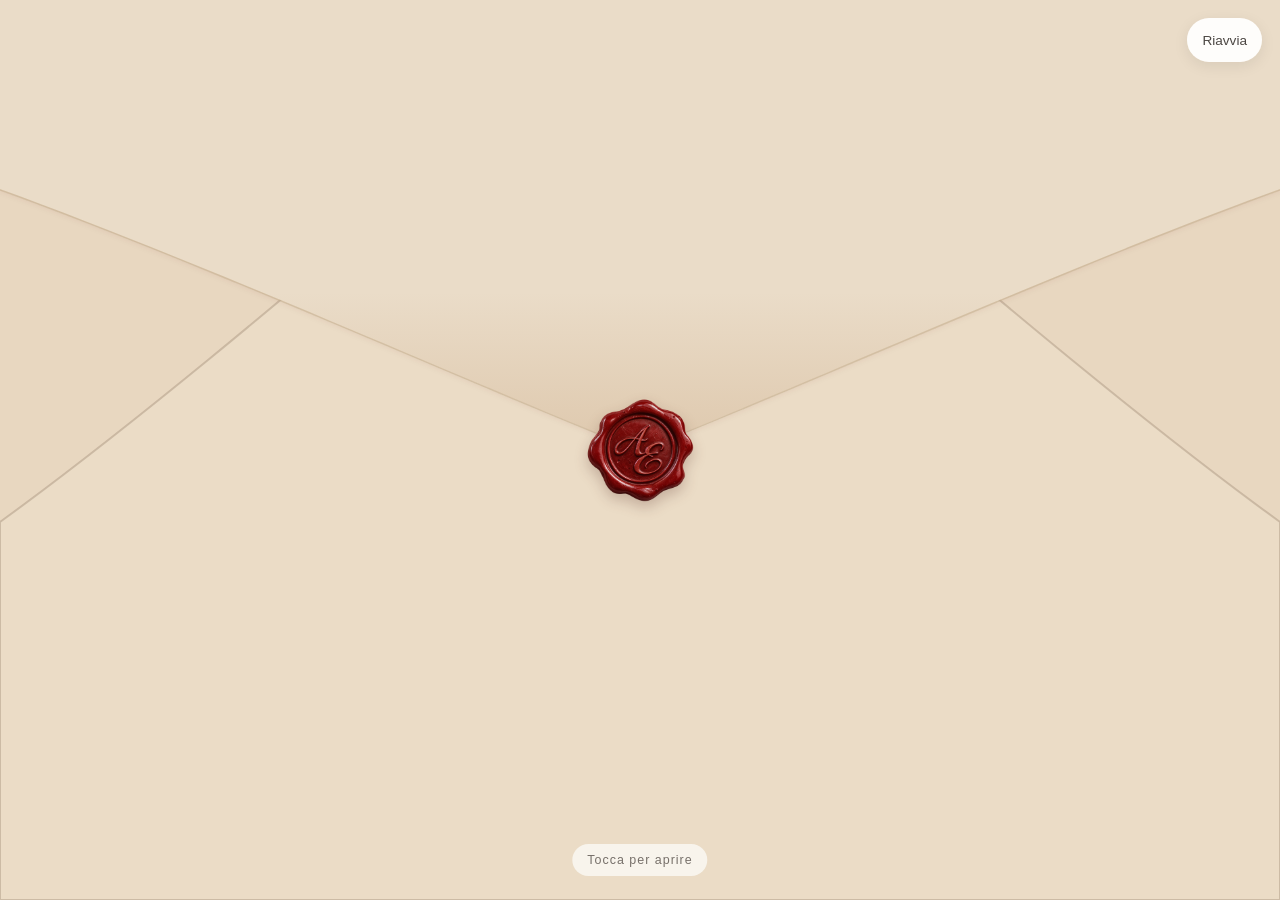
==== commit 7e8c7826: "Update test.html" ====
--- a/test.html
+++ b/test.html
@@ -149,10 +149,10 @@
 
             inset: 0;
 
+            display: block;
+
             width: 100%;
             height: 100%;
-
-            display: block;
 
             overflow: visible;
         }
@@ -248,6 +248,14 @@
 
         .wax-seal {
             position: absolute;
+
+            /*
+                Il sigillo resta esattamente
+                al centro dello schermo:
+
+                X = 50vw
+                Y = 50vh
+            */
 
             left: 50%;
             top: 100%;
@@ -412,15 +420,16 @@
     >
 
 
+        <!-- OMBRA -->
+
         <div
             class="flap-shadow"
             id="flapShadow"
         ></div>
 
 
-
         <!-- ================================================== -->
-        <!-- CORPO BUSTA                                        -->
+        <!-- CORPO DELLA BUSTA                                  -->
         <!-- ================================================== -->
 
         <div
@@ -436,7 +445,9 @@
             >
 
 
-                <!-- LATERALE SINISTRO -->
+                <!-- ======================================== -->
+                <!-- LATERALE SINISTRO                       -->
+                <!-- ======================================== -->
 
                 <path
                     id="bodyLeftPath"
@@ -458,7 +469,9 @@
                 />
 
 
-                <!-- LATERALE DESTRO -->
+                <!-- ======================================== -->
+                <!-- LATERALE DESTRO                         -->
+                <!-- ======================================== -->
 
                 <path
                     id="bodyRightPath"
@@ -480,26 +493,46 @@
                 />
 
 
-                <!-- LEMBO INFERIORE -->
-
-                <path
-                    id="bodyBottomPath"
-                    d=""
-                    fill="#EBDCC6"
-                />
-
-
-                <path
-                    id="bodyBottomFold"
-                    d=""
-                    fill="none"
-
-                    stroke="rgba(105,82,58,0.24)"
-
-                    stroke-width="2"
-
-                    vector-effect="non-scaling-stroke"
-                />
+                <!-- ======================================== -->
+                <!-- LEMBO INFERIORE                         -->
+                <!-- ======================================== -->
+
+                <!--
+                    ATTENZIONE:
+
+                    questi due path riceveranno
+                    ESATTAMENTE lo stesso "d"
+                    del lembo superiore.
+
+                    L'intero gruppo viene poi
+                    ruotato di 180°.
+                -->
+
+                <g
+                    id="bottomFlapGroup"
+                    transform="rotate(180 500 500)"
+                >
+
+                    <path
+                        id="bodyBottomPath"
+                        d=""
+                        fill="#EBDCC6"
+                    />
+
+
+                    <path
+                        id="bodyBottomFold"
+                        d=""
+                        fill="none"
+
+                        stroke="rgba(105,82,58,0.24)"
+
+                        stroke-width="2"
+
+                        vector-effect="non-scaling-stroke"
+                    />
+
+                </g>
 
 
             </svg>
@@ -526,6 +559,8 @@
 
                 <defs>
 
+
+                    <!-- FRONTE -->
 
                     <linearGradient
                         id="paperFront"
@@ -556,6 +591,8 @@
                     </linearGradient>
 
 
+                    <!-- RETRO -->
+
                     <linearGradient
                         id="paperBack"
                         x1="0"
@@ -577,6 +614,8 @@
                     </linearGradient>
 
 
+                    <!-- OMBRA -->
+
                     <filter
                         id="paperShadow"
                         x="-20%"
@@ -598,6 +637,8 @@
                 </defs>
 
 
+                <!-- BORDO -->
+
                 <path
                     id="flapEdgePath"
                     d=""
@@ -614,6 +655,8 @@
                 />
 
 
+                <!-- CARTA -->
+
                 <path
                     id="flapPath"
                     d=""
@@ -625,6 +668,8 @@
 
             </svg>
 
+
+            <!-- SIGILLO -->
 
             <div
                 class="wax-seal"
@@ -709,6 +754,8 @@
         const restartButton =
             document.getElementById("restartButton");
 
+
+        /* CORPO */
 
         const bodyLeftPath =
             document.getElementById("bodyLeftPath");
@@ -839,7 +886,7 @@
 
 
         /* ================================================== */
-        /* LEMBO SUPERIORE                                   */
+        /* GEOMETRIA DEL LEMBO SUPERIORE                    */
         /* ================================================== */
 
         function getFlapGeometry(t) {
@@ -860,6 +907,11 @@
                 );
 
 
+            /*
+                Tratti verticali lunghi
+                approvati nell'ultima versione.
+            */
+
             const shoulderY =
                 420 +
                 (
@@ -946,10 +998,12 @@
 
                 L 1000 0
 
+
                 L
                 1000
                 ${shoulderY - 30}
 
+
                 Q
                 1000
                 ${shoulderY}
@@ -957,6 +1011,7 @@
                 ${rightShoulderX}
                 ${shoulderY}
 
+
                 C
                 ${rightControl1X}
                 ${rightControl1Y},
@@ -967,6 +1022,7 @@
                 ${tipX}
                 ${tipY}
 
+
                 C
                 ${leftControl2X}
                 ${leftControl2Y},
@@ -977,6 +1033,7 @@
                 ${leftShoulderX}
                 ${shoulderY}
 
+
                 Q
                 0
                 ${shoulderY}
@@ -984,9 +1041,11 @@
                 0
                 ${shoulderY - 30}
 
+
                 L
                 0
                 0
+
 
                 Z
             `;
@@ -1012,6 +1071,11 @@
             /* LATERALI                                      */
             /* ---------------------------------------------- */
 
+            /*
+                Partenza al 18,5%
+                della schermata.
+            */
+
             const sideStartY =
                 185;
 
@@ -1028,21 +1092,19 @@
                 508;
 
 
-            const leftD = `
-
-                M 0 ${sideStartY}
-
-                L ${leftMeetX} ${sideMeetY}
-
-                L 0 1000
-
-                Z
-            `;
-
+            /* SINISTRO */
 
             bodyLeftPath.setAttribute(
                 "d",
-                leftD
+                `
+                    M 0 ${sideStartY}
+
+                    L ${leftMeetX} ${sideMeetY}
+
+                    L 0 1000
+
+                    Z
+                `
             );
 
 
@@ -1056,21 +1118,19 @@
             );
 
 
-            const rightD = `
-
-                M 1000 ${sideStartY}
-
-                L 1000 1000
-
-                L ${rightMeetX} ${sideMeetY}
-
-                Z
-            `;
-
+            /* DESTRO */
 
             bodyRightPath.setAttribute(
                 "d",
-                rightD
+                `
+                    M 1000 ${sideStartY}
+
+                    L 1000 1000
+
+                    L ${rightMeetX} ${sideMeetY}
+
+                    Z
+                `
             );
 
 
@@ -1089,266 +1149,58 @@
             /* ================================================== */
 
             /*
-                Questa volta NON inventiamo
-                una forma nuova.
-
-                Copiamo letteralmente la logica
-                del lembo superiore e la ribaltiamo.
-
-                Il lembo inferiore occupa la zona:
-
-                punta: circa Y 455
-                fondo: Y 1000
-
-                Altezza utile:
-                545 unità.
+                QUESTA È LA PARTE IMPORTANTE.
+
+                Non calcoliamo un'altra forma.
+
+                Prendiamo ESATTAMENTE
+                la geometria iniziale del
+                lembo superiore.
             */
 
-
-            const bottomTipY =
-                455;
-
-
-            const bottomHeight =
-                1000 -
-                bottomTipY;
+            const upperFlapAtRest =
+                getFlapGeometry(0);
 
 
             /*
-                Nel lembo superiore il tratto verticale
-                occupa circa il 42%.
-
-                Replichiamo la stessa proporzione,
-                ma dal basso verso l'alto.
+                Stesso identico "d".
             */
-
-            const bottomShoulderY =
-                1000 -
-                (
-                    bottomHeight *
-                    0.42
-                );
-
-
-            /*
-                Controlli della diagonale.
-
-                Sono gli stessi rapporti
-                del lembo superiore,
-                semplicemente ribaltati.
-            */
-
-            const bottomRightControl1X =
-                835;
-
-
-            const bottomRightControl1Y =
-                1000 -
-                (
-                    bottomHeight *
-                    0.59
-                );
-
-
-            const bottomRightControl2X =
-                625;
-
-
-            const bottomRightControl2Y =
-                1000 -
-                (
-                    bottomHeight *
-                    0.86
-                );
-
-
-            const bottomLeftControl1X =
-                165;
-
-
-            const bottomLeftControl1Y =
-                bottomRightControl1Y;
-
-
-            const bottomLeftControl2X =
-                375;
-
-
-            const bottomLeftControl2Y =
-                bottomRightControl2Y;
-
-
-            /*
-                Invece di una punta singola,
-                creiamo una piccola zona
-                arrotondata.
-
-                         ______
-                       /        \
-                      /          \
-
-                È volutamente molto discreta.
-            */
-
-
-            const roundLeftX =
-                465;
-
-
-            const roundRightX =
-                535;
-
-
-            const roundSideY =
-                470;
-
-
-            const roundedTipY =
-                450;
-
-
-            /*
-                PARTIAMO DAL BASSO A DESTRA,
-                come se avessimo ruotato
-                il lembo superiore di 180°.
-            */
-
-            const bottomD = `
-
-                M 0 1000
-
-
-                L 1000 1000
-
-
-                L
-                1000
-                ${bottomShoulderY + 18}
-
-
-                Q
-                1000
-                ${bottomShoulderY}
-
-                988
-                ${bottomShoulderY}
-
-
-                C
-                ${bottomRightControl1X}
-                ${bottomRightControl1Y},
-
-                ${bottomRightControl2X}
-                ${bottomRightControl2Y},
-
-                ${roundRightX}
-                ${roundSideY}
-
-
-                Q
-                500
-                ${roundedTipY}
-
-                ${roundLeftX}
-                ${roundSideY}
-
-
-                C
-                ${bottomLeftControl2X}
-                ${bottomLeftControl2Y},
-
-                ${bottomLeftControl1X}
-                ${bottomLeftControl1Y},
-
-                12
-                ${bottomShoulderY}
-
-
-                Q
-                0
-                ${bottomShoulderY}
-
-                0
-                ${bottomShoulderY + 18}
-
-
-                L
-                0
-                1000
-
-
-                Z
-            `;
-
 
             bodyBottomPath.setAttribute(
                 "d",
-                bottomD
+                upperFlapAtRest.d
             );
 
 
             /*
-                Solo bordo superiore visibile.
+                Anche il bordo usa
+                ESATTAMENTE lo stesso path.
             */
-
-            const bottomFoldD = `
-
-                M
-                0
-                ${bottomShoulderY + 18}
-
-
-                Q
-                0
-                ${bottomShoulderY}
-
-                12
-                ${bottomShoulderY}
-
-
-                C
-                ${bottomLeftControl1X}
-                ${bottomLeftControl1Y},
-
-                ${bottomLeftControl2X}
-                ${bottomLeftControl2Y},
-
-                ${roundLeftX}
-                ${roundSideY}
-
-
-                Q
-                500
-                ${roundedTipY}
-
-                ${roundRightX}
-                ${roundSideY}
-
-
-                C
-                ${bottomRightControl2X}
-                ${bottomRightControl2Y},
-
-                ${bottomRightControl1X}
-                ${bottomRightControl1Y},
-
-                988
-                ${bottomShoulderY}
-
-
-                Q
-                1000
-                ${bottomShoulderY}
-
-                1000
-                ${bottomShoulderY + 18}
-            `;
-
 
             bodyBottomFold.setAttribute(
                 "d",
-                bottomFoldD
-            );
+                upperFlapAtRest.d
+            );
+
+
+            /*
+                Non serve nessun altro calcolo.
+
+                Il gruppo SVG che contiene
+                entrambi è già ruotato:
+
+                rotate(180 500 500)
+
+                quindi otteniamo davvero:
+
+                lembo superiore
+                ↓
+                copia identica
+                ↓
+                rotazione 180°
+                ↓
+                lembo inferiore
+            */
 
         }
 
@@ -1374,6 +1226,8 @@
             const bend =
                 geometry.bend;
 
+
+            /* ROTAZIONE */
 
             let rotation;
 
@@ -1418,6 +1272,8 @@
                  translateZ(${depth}px)`;
 
 
+            /* PATH */
+
             flapPath.setAttribute(
                 "d",
                 geometry.d
@@ -1430,6 +1286,8 @@
             );
 
 
+            /* FRONTE / RETRO */
+
             if (rotation < 90) {
 
                 flapPath.setAttribute(
@@ -1446,6 +1304,8 @@
 
             }
 
+
+            /* SIGILLO */
 
             waxSeal.style.left =
                 "50%";
@@ -1460,6 +1320,8 @@
                     ? "visible"
                     : "hidden";
 
+
+            /* OMBRA */
 
             flapShadow.style.opacity =
                 `${0.23 * bend}`;
@@ -1481,6 +1343,8 @@
                 )
                 `;
 
+
+            /* LUCE */
 
             const shade =
                 Math.round(
@@ -1566,6 +1430,7 @@
                             flapFrameId =
                                 null;
 
+
                             resolve();
 
                         }
@@ -1636,6 +1501,7 @@
                             bodyFrameId =
                                 null;
 
+
                             resolve();
 
                         }
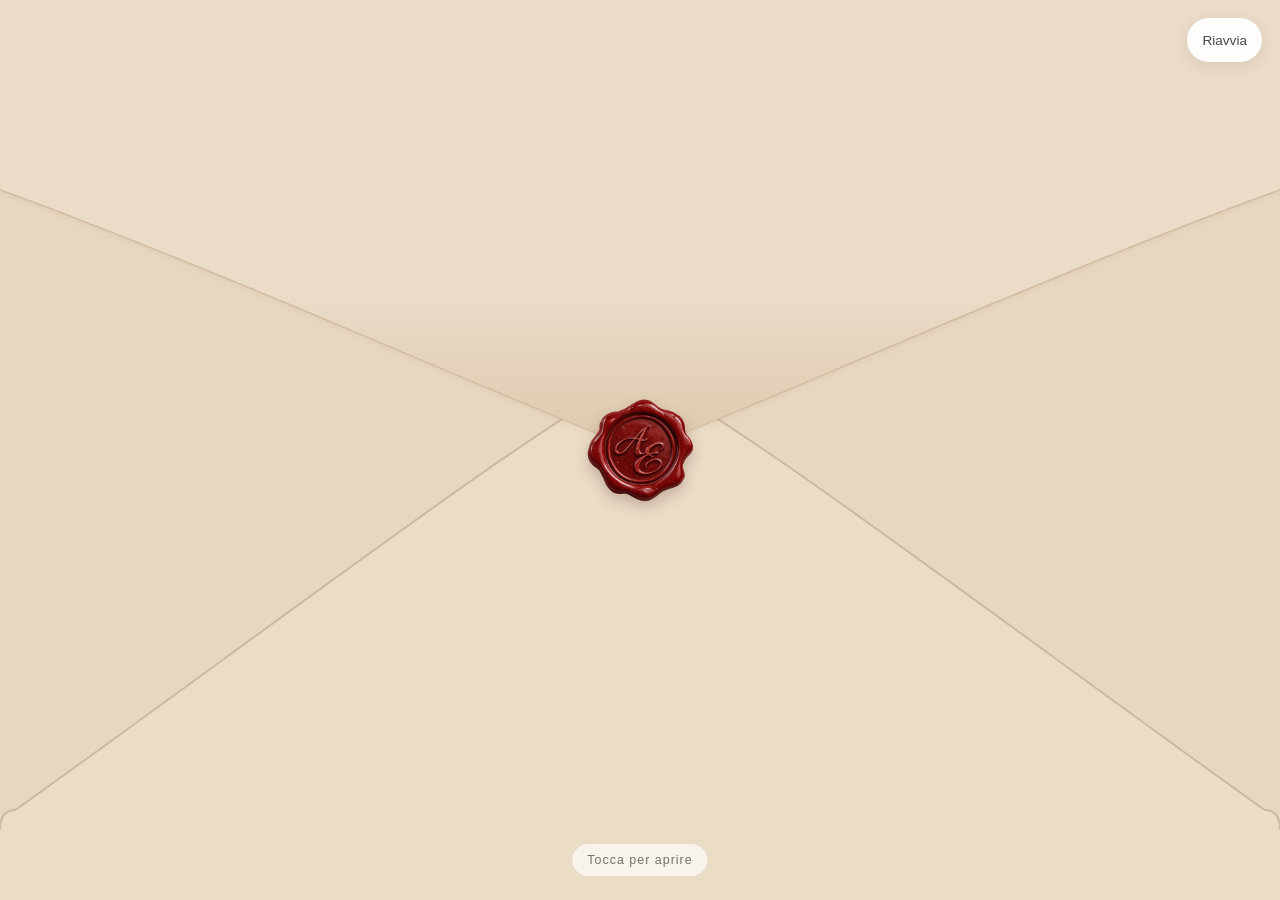
==== commit ca8da556: "Update test.html" ====
--- a/test.html
+++ b/test.html
@@ -250,11 +250,8 @@
             position: absolute;
 
             /*
-                Il sigillo resta esattamente
-                al centro dello schermo:
-
-                X = 50vw
-                Y = 50vh
+                Centro esatto dello schermo:
+                50vw / 50vh.
             */
 
             left: 50%;
@@ -428,6 +425,7 @@
         ></div>
 
 
+
         <!-- ================================================== -->
         <!-- CORPO DELLA BUSTA                                  -->
         <!-- ================================================== -->
@@ -498,41 +496,28 @@
                 <!-- ======================================== -->
 
                 <!--
-                    ATTENZIONE:
-
-                    questi due path riceveranno
-                    ESATTAMENTE lo stesso "d"
-                    del lembo superiore.
-
-                    L'intero gruppo viene poi
-                    ruotato di 180°.
+                    È disegnato DOPO i laterali,
+                    quindi rimane sovrapposto.
                 -->
 
-                <g
-                    id="bottomFlapGroup"
-                    transform="rotate(180 500 500)"
-                >
-
-                    <path
-                        id="bodyBottomPath"
-                        d=""
-                        fill="#EBDCC6"
-                    />
-
-
-                    <path
-                        id="bodyBottomFold"
-                        d=""
-                        fill="none"
-
-                        stroke="rgba(105,82,58,0.24)"
-
-                        stroke-width="2"
-
-                        vector-effect="non-scaling-stroke"
-                    />
-
-                </g>
+                <path
+                    id="bodyBottomPath"
+                    d=""
+                    fill="#EBDCC6"
+                />
+
+
+                <path
+                    id="bodyBottomFold"
+                    d=""
+                    fill="none"
+
+                    stroke="rgba(105,82,58,0.24)"
+
+                    stroke-width="2"
+
+                    vector-effect="non-scaling-stroke"
+                />
 
 
             </svg>
@@ -559,8 +544,6 @@
 
                 <defs>
 
-
-                    <!-- FRONTE -->
 
                     <linearGradient
                         id="paperFront"
@@ -591,8 +574,6 @@
                     </linearGradient>
 
 
-                    <!-- RETRO -->
-
                     <linearGradient
                         id="paperBack"
                         x1="0"
@@ -614,8 +595,6 @@
                     </linearGradient>
 
 
-                    <!-- OMBRA -->
-
                     <filter
                         id="paperShadow"
                         x="-20%"
@@ -637,8 +616,6 @@
                 </defs>
 
 
-                <!-- BORDO -->
-
                 <path
                     id="flapEdgePath"
                     d=""
@@ -655,8 +632,6 @@
                 />
 
 
-                <!-- CARTA -->
-
                 <path
                     id="flapPath"
                     d=""
@@ -668,8 +643,6 @@
 
             </svg>
 
-
-            <!-- SIGILLO -->
 
             <div
                 class="wax-seal"
@@ -754,8 +727,6 @@
         const restartButton =
             document.getElementById("restartButton");
 
-
-        /* CORPO */
 
         const bodyLeftPath =
             document.getElementById("bodyLeftPath");
@@ -886,7 +857,7 @@
 
 
         /* ================================================== */
-        /* GEOMETRIA DEL LEMBO SUPERIORE                    */
+        /* LEMBO SUPERIORE                                   */
         /* ================================================== */
 
         function getFlapGeometry(t) {
@@ -907,11 +878,6 @@
                 );
 
 
-            /*
-                Tratti verticali lunghi
-                approvati nell'ultima versione.
-            */
-
             const shoulderY =
                 420 +
                 (
@@ -1068,13 +1034,8 @@
         function drawEnvelopeBody() {
 
             /* ---------------------------------------------- */
-            /* LATERALI                                      */
+            /* LEMBI LATERALI                               */
             /* ---------------------------------------------- */
-
-            /*
-                Partenza al 18,5%
-                della schermata.
-            */
 
             const sideStartY =
                 185;
@@ -1091,8 +1052,6 @@
             const rightMeetX =
                 508;
 
-
-            /* SINISTRO */
 
             bodyLeftPath.setAttribute(
                 "d",
@@ -1118,8 +1077,6 @@
             );
 
 
-            /* DESTRO */
-
             bodyRightPath.setAttribute(
                 "d",
                 `
@@ -1149,58 +1106,244 @@
             /* ================================================== */
 
             /*
-                QUESTA È LA PARTE IMPORTANTE.
-
-                Non calcoliamo un'altra forma.
-
-                Prendiamo ESATTAMENTE
-                la geometria iniziale del
-                lembo superiore.
+                Manteniamo l'idea del lembo superiore
+                capovolto, ma accorciamo soltanto
+                i tratti verticali.
+
+                Prima, con la rotazione letterale,
+                i tratti verticali occupavano circa
+                il 42% dello schermo.
+
+                Ora ne occupano solo circa il 10%.
             */
 
-            const upperFlapAtRest =
-                getFlapGeometry(0);
-
 
             /*
-                Stesso identico "d".
+                Fondo schermata.
             */
+
+            const bottomY =
+                1000;
+
+
+            /*
+                Fine del tratto verticale.
+
+                1000 -> 900 = solo 10%.
+            */
+
+            const shoulderY =
+                900;
+
+
+            /*
+                Punta arrotondata superiore.
+
+                Circa 43% della schermata.
+            */
+
+            const tipY =
+                430;
+
+
+            /*
+                La diagonale mantiene una pendenza
+                molto simile a quella del lembo
+                superiore, che nell'ultimo test
+                risultava corretta.
+            */
+
+            const rightControl1X =
+                835;
+
+
+            const rightControl1Y =
+                745;
+
+
+            const rightControl2X =
+                625;
+
+
+            const rightControl2Y =
+                520;
+
+
+            const leftControl1X =
+                165;
+
+
+            const leftControl1Y =
+                rightControl1Y;
+
+
+            const leftControl2X =
+                375;
+
+
+            const leftControl2Y =
+                rightControl2Y;
+
+
+            /*
+                Piccolo raccordo arrotondato
+                al centro.
+
+                Niente vertice appuntito.
+            */
+
+            const tipLeftX =
+                460;
+
+
+            const tipRightX =
+                540;
+
+
+            const tipSideY =
+                447;
+
+
+            /* ---------------------------------------------- */
+            /* PATH COMPLETO                                 */
+            /* ---------------------------------------------- */
+
+            const bottomD = `
+
+                M 0 ${bottomY}
+
+
+                L 1000 ${bottomY}
+
+
+                L
+                1000
+                ${shoulderY + 22}
+
+
+                Q
+                1000
+                ${shoulderY}
+
+                988
+                ${shoulderY}
+
+
+                C
+                ${rightControl1X}
+                ${rightControl1Y},
+
+                ${rightControl2X}
+                ${rightControl2Y},
+
+                ${tipRightX}
+                ${tipSideY}
+
+
+                Q
+                500
+                ${tipY}
+
+                ${tipLeftX}
+                ${tipSideY}
+
+
+                C
+                ${leftControl2X}
+                ${leftControl2Y},
+
+                ${leftControl1X}
+                ${leftControl1Y},
+
+                12
+                ${shoulderY}
+
+
+                Q
+                0
+                ${shoulderY}
+
+                0
+                ${shoulderY + 22}
+
+
+                L
+                0
+                ${bottomY}
+
+
+                Z
+            `;
+
 
             bodyBottomPath.setAttribute(
                 "d",
-                upperFlapAtRest.d
-            );
-
-
-            /*
-                Anche il bordo usa
-                ESATTAMENTE lo stesso path.
-            */
+                bottomD
+            );
+
+
+            /* ---------------------------------------------- */
+            /* SOLO BORDO SUPERIORE                         */
+            /* ---------------------------------------------- */
+
+            const bottomFoldD = `
+
+                M
+                0
+                ${shoulderY + 22}
+
+
+                Q
+                0
+                ${shoulderY}
+
+                12
+                ${shoulderY}
+
+
+                C
+                ${leftControl1X}
+                ${leftControl1Y},
+
+                ${leftControl2X}
+                ${leftControl2Y},
+
+                ${tipLeftX}
+                ${tipSideY}
+
+
+                Q
+                500
+                ${tipY}
+
+                ${tipRightX}
+                ${tipSideY}
+
+
+                C
+                ${rightControl2X}
+                ${rightControl2Y},
+
+                ${rightControl1X}
+                ${rightControl1Y},
+
+                988
+                ${shoulderY}
+
+
+                Q
+                1000
+                ${shoulderY}
+
+                1000
+                ${shoulderY + 22}
+            `;
+
 
             bodyBottomFold.setAttribute(
                 "d",
-                upperFlapAtRest.d
-            );
-
-
-            /*
-                Non serve nessun altro calcolo.
-
-                Il gruppo SVG che contiene
-                entrambi è già ruotato:
-
-                rotate(180 500 500)
-
-                quindi otteniamo davvero:
-
-                lembo superiore
-                ↓
-                copia identica
-                ↓
-                rotazione 180°
-                ↓
-                lembo inferiore
-            */
+                bottomFoldD
+            );
 
         }
 
@@ -1226,8 +1369,6 @@
             const bend =
                 geometry.bend;
 
-
-            /* ROTAZIONE */
 
             let rotation;
 
@@ -1272,8 +1413,6 @@
                  translateZ(${depth}px)`;
 
 
-            /* PATH */
-
             flapPath.setAttribute(
                 "d",
                 geometry.d
@@ -1285,8 +1424,6 @@
                 geometry.d
             );
 
-
-            /* FRONTE / RETRO */
 
             if (rotation < 90) {
 
@@ -1305,8 +1442,6 @@
             }
 
 
-            /* SIGILLO */
-
             waxSeal.style.left =
                 "50%";
 
@@ -1320,8 +1455,6 @@
                     ? "visible"
                     : "hidden";
 
-
-            /* OMBRA */
 
             flapShadow.style.opacity =
                 `${0.23 * bend}`;
@@ -1343,8 +1476,6 @@
                 )
                 `;
 
-
-            /* LUCE */
 
             const shade =
                 Math.round(
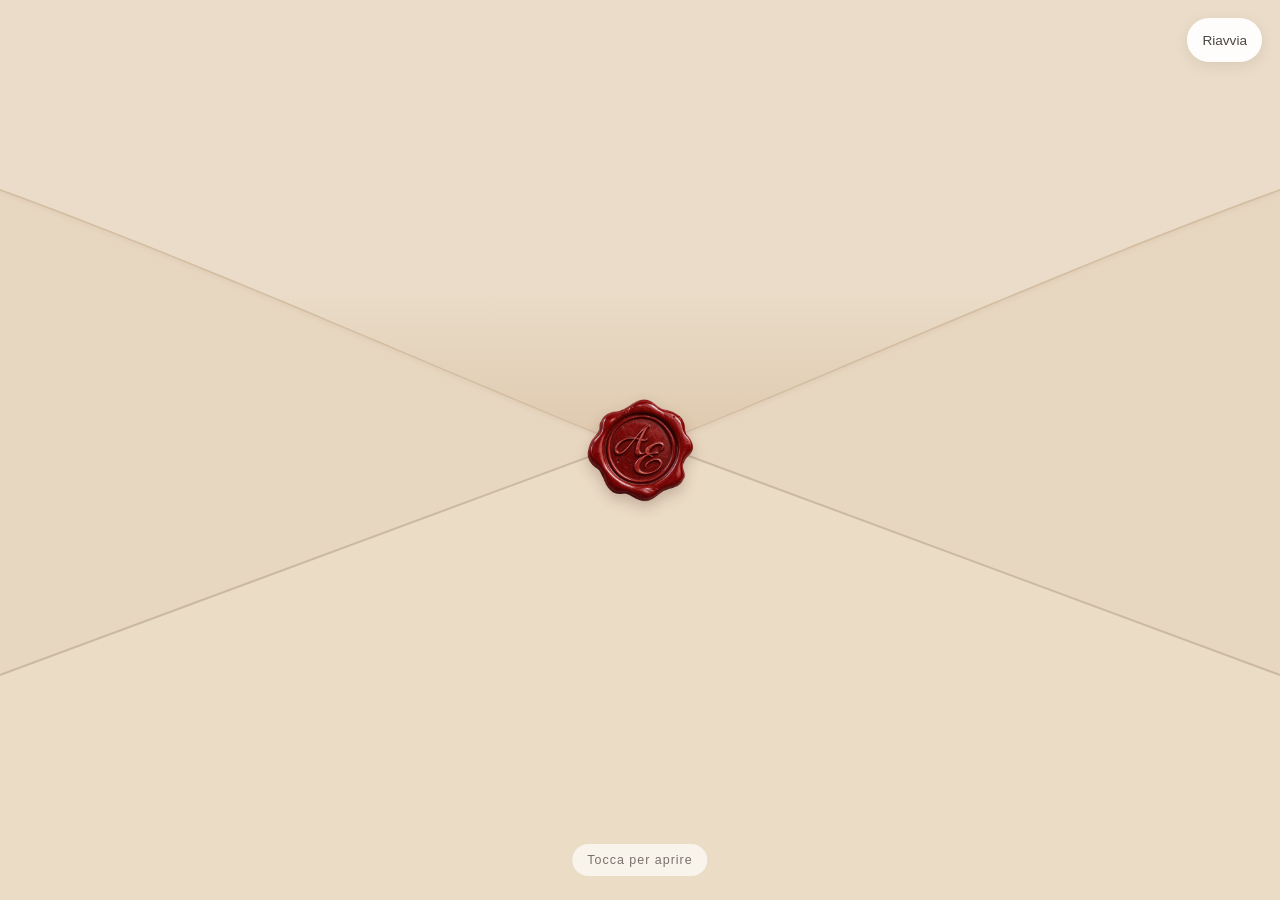
==== commit fcf75018: "Update test.html" ====
--- a/test.html
+++ b/test.html
@@ -37,7 +37,6 @@
         html,
         body {
             margin: 0;
-
             width: 100%;
             min-height: 100%;
         }
@@ -126,7 +125,7 @@
 
 
         /* ================================================== */
-        /* CORPO DELLA BUSTA                                  */
+        /* CORPO BUSTA                                        */
         /* ================================================== */
 
         .envelope-body {
@@ -250,8 +249,10 @@
             position: absolute;
 
             /*
-                Centro esatto dello schermo:
-                50vw / 50vh.
+                50% larghezza
+                + 100% di un elemento alto 50vh
+
+                = centro esatto dello schermo.
             */
 
             left: 50%;
@@ -427,7 +428,7 @@
 
 
         <!-- ================================================== -->
-        <!-- CORPO DELLA BUSTA                                  -->
+        <!-- CORPO BUSTA                                        -->
         <!-- ================================================== -->
 
         <div
@@ -496,8 +497,9 @@
                 <!-- ======================================== -->
 
                 <!--
-                    È disegnato DOPO i laterali,
-                    quindi rimane sovrapposto.
+                    È disegnato per ultimo,
+                    quindi rimane SOPRA
+                    ai due lembi laterali.
                 -->
 
                 <path
@@ -544,6 +546,8 @@
 
                 <defs>
 
+
+                    <!-- FRONTE -->
 
                     <linearGradient
                         id="paperFront"
@@ -574,6 +578,8 @@
                     </linearGradient>
 
 
+                    <!-- RETRO -->
+
                     <linearGradient
                         id="paperBack"
                         x1="0"
@@ -595,6 +601,8 @@
                     </linearGradient>
 
 
+                    <!-- OMBRA -->
+
                     <filter
                         id="paperShadow"
                         x="-20%"
@@ -616,6 +624,8 @@
                 </defs>
 
 
+                <!-- BORDO -->
+
                 <path
                     id="flapEdgePath"
                     d=""
@@ -632,6 +642,8 @@
                 />
 
 
+                <!-- CARTA -->
+
                 <path
                     id="flapPath"
                     d=""
@@ -643,6 +655,8 @@
 
             </svg>
 
+
+            <!-- SIGILLO -->
 
             <div
                 class="wax-seal"
@@ -727,6 +741,8 @@
         const restartButton =
             document.getElementById("restartButton");
 
+
+        /* CORPO */
 
         const bodyLeftPath =
             document.getElementById("bodyLeftPath");
@@ -857,8 +873,12 @@
 
 
         /* ================================================== */
-        /* LEMBO SUPERIORE                                   */
-        /* ================================================== */
+        /* GEOMETRIA LEMBO SUPERIORE                        */
+        /* ================================================== */
+
+        /*
+            Questa parte rimane quella approvata.
+        */
 
         function getFlapGeometry(t) {
 
@@ -962,6 +982,7 @@
 
                 M 0 0
 
+
                 L 1000 0
 
 
@@ -1028,14 +1049,19 @@
 
 
         /* ================================================== */
-        /* CORPO DELLA BUSTA                                 */
+        /* GEOMETRIA CORPO BUSTA                            */
         /* ================================================== */
 
         function drawEnvelopeBody() {
 
-            /* ---------------------------------------------- */
+            /* ============================================== */
             /* LEMBI LATERALI                               */
-            /* ---------------------------------------------- */
+            /* ============================================== */
+
+            /*
+                Partono esattamente dal 18,5%
+                della schermata.
+            */
 
             const sideStartY =
                 185;
@@ -1052,6 +1078,10 @@
             const rightMeetX =
                 508;
 
+
+            /* ---------------------------------------------- */
+            /* SINISTRO                                      */
+            /* ---------------------------------------------- */
 
             bodyLeftPath.setAttribute(
                 "d",
@@ -1077,6 +1107,10 @@
             );
 
 
+            /* ---------------------------------------------- */
+            /* DESTRO                                        */
+            /* ---------------------------------------------- */
+
             bodyRightPath.setAttribute(
                 "d",
                 `
@@ -1101,142 +1135,124 @@
             );
 
 
-            /* ================================================== */
-            /* LEMBO INFERIORE                                    */
-            /* ================================================== */
+            /* ============================================== */
+            /* LEMBO INFERIORE                              */
+            /* ============================================== */
 
             /*
-                Manteniamo l'idea del lembo superiore
-                capovolto, ma accorciamo soltanto
-                i tratti verticali.
-
-                Prima, con la rotazione letterale,
-                i tratti verticali occupavano circa
-                il 42% dello schermo.
-
-                Ora ne occupano solo circa il 10%.
+                COSTRUZIONE DA ZERO
+                secondo lo schema:
+
+                         /\
+                        /  \
+                       /    \
+                      /      \
+                     |        |
+                     |        |
+                     |        |
+
+
+                coordinate:
+
+                punta = 49% dello schermo
+                fine diagonali = 75%
+                fondo = 100%
+
+                quindi:
+
+                punta: y = 490
+
+                tratto verticale:
+                750 -> 1000
+                = esattamente 25%.
             */
 
 
             /*
-                Fondo schermata.
+                PUNTA.
+
+                Il valore centrale più alto
+                arriva al 49%.
             */
 
-            const bottomY =
-                1000;
+            const tipY =
+                490;
 
 
             /*
-                Fine del tratto verticale.
-
-                1000 -> 900 = solo 10%.
+                Per arrotondare appena la punta
+                utilizziamo due punti laterali.
+
+                La punta non è quindi:
+
+                       /\
+
+                ma qualcosa di leggermente
+                più morbido:
+
+                       __
+                      /  \
             */
 
-            const shoulderY =
-                900;
+            const tipLeftX =
+                465;
+
+
+            const tipRightX =
+                535;
+
+
+            const tipSideY =
+                505;
 
 
             /*
-                Punta arrotondata superiore.
-
-                Circa 43% della schermata.
+                FINE DELLA DIAGONALE /
+                INIZIO DEL TRATTO VERTICALE.
+
+                75% esatto.
             */
 
-            const tipY =
-                430;
+            const verticalStartY =
+                750;
 
 
             /*
-                La diagonale mantiene una pendenza
-                molto simile a quella del lembo
-                superiore, che nell'ultimo test
-                risultava corretta.
+                Nessuna curva strana.
+
+                La geometria è volutamente
+                molto semplice:
+
+                fondo sinistro
+                ↑
+                tratto verticale
+                ↑
+                diagonale
+                ↑
+                punta
+                ↓
+                diagonale
+                ↓
+                tratto verticale
+                ↓
+                fondo destro
             */
 
-            const rightControl1X =
-                835;
-
-
-            const rightControl1Y =
-                745;
-
-
-            const rightControl2X =
-                625;
-
-
-            const rightControl2Y =
-                520;
-
-
-            const leftControl1X =
-                165;
-
-
-            const leftControl1Y =
-                rightControl1Y;
-
-
-            const leftControl2X =
-                375;
-
-
-            const leftControl2Y =
-                rightControl2Y;
-
-
-            /*
-                Piccolo raccordo arrotondato
-                al centro.
-
-                Niente vertice appuntito.
-            */
-
-            const tipLeftX =
-                460;
-
-
-            const tipRightX =
-                540;
-
-
-            const tipSideY =
-                447;
-
-
-            /* ---------------------------------------------- */
-            /* PATH COMPLETO                                 */
-            /* ---------------------------------------------- */
 
             const bottomD = `
 
-                M 0 ${bottomY}
-
-
-                L 1000 ${bottomY}
+                M
+                0
+                1000
 
 
                 L
-                1000
-                ${shoulderY + 22}
-
-
-                Q
-                1000
-                ${shoulderY}
-
-                988
-                ${shoulderY}
-
-
-                C
-                ${rightControl1X}
-                ${rightControl1Y},
-
-                ${rightControl2X}
-                ${rightControl2Y},
-
-                ${tipRightX}
+                0
+                ${verticalStartY}
+
+
+                L
+                ${tipLeftX}
                 ${tipSideY}
 
 
@@ -1244,32 +1260,18 @@
                 500
                 ${tipY}
 
-                ${tipLeftX}
+                ${tipRightX}
                 ${tipSideY}
 
 
-                C
-                ${leftControl2X}
-                ${leftControl2Y},
-
-                ${leftControl1X}
-                ${leftControl1Y},
-
-                12
-                ${shoulderY}
-
-
-                Q
-                0
-                ${shoulderY}
-
-                0
-                ${shoulderY + 22}
-
-
                 L
-                0
-                ${bottomY}
+                1000
+                ${verticalStartY}
+
+
+                L
+                1000
+                1000
 
 
                 Z
@@ -1282,32 +1284,24 @@
             );
 
 
-            /* ---------------------------------------------- */
-            /* SOLO BORDO SUPERIORE                         */
-            /* ---------------------------------------------- */
+            /*
+                Disegniamo soltanto
+                il bordo superiore visibile.
+
+                I lati verticali esterni non
+                hanno bisogno di una piega,
+                perché coincidono con i margini
+                dello schermo.
+            */
 
             const bottomFoldD = `
 
                 M
                 0
-                ${shoulderY + 22}
-
-
-                Q
-                0
-                ${shoulderY}
-
-                12
-                ${shoulderY}
-
-
-                C
-                ${leftControl1X}
-                ${leftControl1Y},
-
-                ${leftControl2X}
-                ${leftControl2Y},
-
+                ${verticalStartY}
+
+
+                L
                 ${tipLeftX}
                 ${tipSideY}
 
@@ -1320,23 +1314,9 @@
                 ${tipSideY}
 
 
-                C
-                ${rightControl2X}
-                ${rightControl2Y},
-
-                ${rightControl1X}
-                ${rightControl1Y},
-
-                988
-                ${shoulderY}
-
-
-                Q
+                L
                 1000
-                ${shoulderY}
-
-                1000
-                ${shoulderY + 22}
+                ${verticalStartY}
             `;
 
 
@@ -1349,7 +1329,7 @@
 
 
         /* ================================================== */
-        /* FRAME LEMBO SUPERIORE                             */
+        /* DISEGNO FRAME LEMBO                              */
         /* ================================================== */
 
         function drawFlapFrame(progress) {
@@ -1369,6 +1349,10 @@
             const bend =
                 geometry.bend;
 
+
+            /* ---------------------------------------------- */
+            /* ROTAZIONE                                     */
+            /* ---------------------------------------------- */
 
             let rotation;
 
@@ -1403,6 +1387,10 @@
             }
 
 
+            /* ---------------------------------------------- */
+            /* PROFONDITÀ                                    */
+            /* ---------------------------------------------- */
+
             const depth =
                 20 *
                 bend;
@@ -1413,6 +1401,10 @@
                  translateZ(${depth}px)`;
 
 
+            /* ---------------------------------------------- */
+            /* PATH                                          */
+            /* ---------------------------------------------- */
+
             flapPath.setAttribute(
                 "d",
                 geometry.d
@@ -1424,6 +1416,10 @@
                 geometry.d
             );
 
+
+            /* ---------------------------------------------- */
+            /* FRONTE / RETRO                                */
+            /* ---------------------------------------------- */
 
             if (rotation < 90) {
 
@@ -1442,6 +1438,10 @@
             }
 
 
+            /* ---------------------------------------------- */
+            /* SIGILLO                                       */
+            /* ---------------------------------------------- */
+
             waxSeal.style.left =
                 "50%";
 
@@ -1455,6 +1455,10 @@
                     ? "visible"
                     : "hidden";
 
+
+            /* ---------------------------------------------- */
+            /* OMBRA                                         */
+            /* ---------------------------------------------- */
 
             flapShadow.style.opacity =
                 `${0.23 * bend}`;
@@ -1476,6 +1480,10 @@
                 )
                 `;
 
+
+            /* ---------------------------------------------- */
+            /* LUCE                                          */
+            /* ---------------------------------------------- */
 
             const shade =
                 Math.round(
@@ -1561,7 +1569,6 @@
                             flapFrameId =
                                 null;
 
-
                             resolve();
 
                         }
@@ -1632,7 +1639,6 @@
                             bodyFrameId =
                                 null;
 
-
                             resolve();
 
                         }
@@ -1754,10 +1760,19 @@
             );
 
 
+            /*
+                Parte immediatamente il lembo.
+            */
+
             const flapPromise =
                 animateFlap();
 
 
+            /*
+                Dopo 1600 ms parte
+                la discesa della busta.
+            */
+
             await wait(
                 bodyStart
             );
@@ -1767,8 +1782,18 @@
                 animateEnvelopeDown();
 
 
+            /*
+                Nel frattempo il lembo
+                continua ad aprirsi.
+            */
+
             await flapPromise;
 
+
+            /*
+                Una volta aperto,
+                sparisce rapidamente.
+            */
 
             const fadePromise =
                 fadeOutFlap();
@@ -1934,7 +1959,6 @@
 
                     event.preventDefault();
 
-
                     openEnvelope();
 
                 }
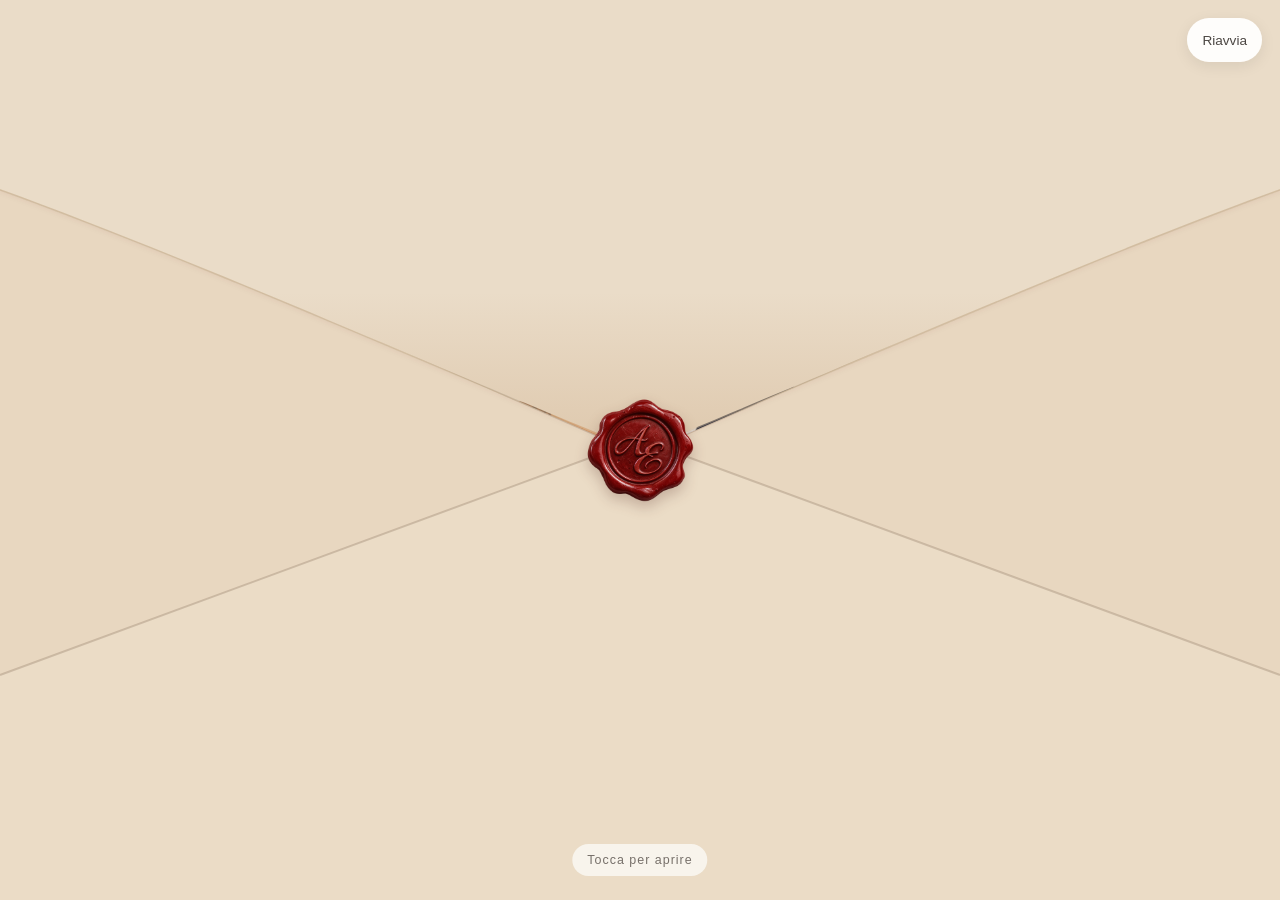
==== commit 4995f7a8: "Update test.html" ====
--- a/test.html
+++ b/test.html
@@ -1054,279 +1054,147 @@
 
         function drawEnvelopeBody() {
 
-            /* ============================================== */
-            /* LEMBI LATERALI                               */
-            /* ============================================== */
-
-            /*
-                Partono esattamente dal 18,5%
-                della schermata.
-            */
-
-            const sideStartY =
-                185;
-
-
-            const sideMeetY =
-                480;
-
-
-            const leftMeetX =
-                492;
-
-
-            const rightMeetX =
-                508;
-
-
-            /* ---------------------------------------------- */
-            /* SINISTRO                                      */
-            /* ---------------------------------------------- */
-
-            bodyLeftPath.setAttribute(
-                "d",
-                `
-                    M 0 ${sideStartY}
-
-                    L ${leftMeetX} ${sideMeetY}
-
-                    L 0 1000
-
-                    Z
-                `
-            );
-
-
-            bodyLeftFold.setAttribute(
-                "d",
-                `
-                    M 0 ${sideStartY}
-
-                    L ${leftMeetX} ${sideMeetY}
-                `
-            );
-
-
-            /* ---------------------------------------------- */
-            /* DESTRO                                        */
-            /* ---------------------------------------------- */
-
-            bodyRightPath.setAttribute(
-                "d",
-                `
-                    M 1000 ${sideStartY}
-
-                    L 1000 1000
-
-                    L ${rightMeetX} ${sideMeetY}
-
-                    Z
-                `
-            );
-
-
-            bodyRightFold.setAttribute(
-                "d",
-                `
-                    M 1000 ${sideStartY}
-
-                    L ${rightMeetX} ${sideMeetY}
-                `
-            );
-
-
-            /* ============================================== */
-            /* LEMBO INFERIORE                              */
-            /* ============================================== */
-
-            /*
-                COSTRUZIONE DA ZERO
-                secondo lo schema:
-
-                         /\
-                        /  \
-                       /    \
-                      /      \
-                     |        |
-                     |        |
-                     |        |
-
-
-                coordinate:
-
-                punta = 49% dello schermo
-                fine diagonali = 75%
-                fondo = 100%
-
-                quindi:
-
-                punta: y = 490
-
-                tratto verticale:
-                750 -> 1000
-                = esattamente 25%.
-            */
-
-
-            /*
-                PUNTA.
-
-                Il valore centrale più alto
-                arriva al 49%.
-            */
-
-            const tipY =
-                490;
-
-
-            /*
-                Per arrotondare appena la punta
-                utilizziamo due punti laterali.
-
-                La punta non è quindi:
-
-                       /\
-
-                ma qualcosa di leggermente
-                più morbido:
-
-                       __
-                      /  \
-            */
-
-            const tipLeftX =
-                465;
-
-
-            const tipRightX =
-                535;
-
-
-            const tipSideY =
-                505;
-
-
-            /*
-                FINE DELLA DIAGONALE /
-                INIZIO DEL TRATTO VERTICALE.
-
-                75% esatto.
-            */
-
-            const verticalStartY =
-                750;
-
-
-            /*
-                Nessuna curva strana.
-
-                La geometria è volutamente
-                molto semplice:
-
-                fondo sinistro
-                ↑
-                tratto verticale
-                ↑
-                diagonale
-                ↑
-                punta
-                ↓
-                diagonale
-                ↓
-                tratto verticale
-                ↓
-                fondo destro
-            */
-
-
-            const bottomD = `
-
-                M
-                0
-                1000
-
-
-                L
-                0
-                ${verticalStartY}
-
-
-                L
-                ${tipLeftX}
-                ${tipSideY}
-
-
-                Q
-                500
-                ${tipY}
-
-                ${tipRightX}
-                ${tipSideY}
-
-
-                L
-                1000
-                ${verticalStartY}
-
-
-                L
-                1000
-                1000
-
-
-                Z
-            `;
-
-
-            bodyBottomPath.setAttribute(
-                "d",
-                bottomD
-            );
-
-
-            /*
-                Disegniamo soltanto
-                il bordo superiore visibile.
-
-                I lati verticali esterni non
-                hanno bisogno di una piega,
-                perché coincidono con i margini
-                dello schermo.
-            */
-
-            const bottomFoldD = `
-
-                M
-                0
-                ${verticalStartY}
-
-
-                L
-                ${tipLeftX}
-                ${tipSideY}
-
-
-                Q
-                500
-                ${tipY}
-
-                ${tipRightX}
-                ${tipSideY}
-
-
-                L
-                1000
-                ${verticalStartY}
-            `;
-
-
-            bodyBottomFold.setAttribute(
-                "d",
-                bottomFoldD
-            );
-
-        }
-
+    /* =======================================================
+       LEMBI LATERALI
+       ======================================================= */
+
+    /*
+        Partenza:
+        19,25% dello schermo
+
+        Arrivo:
+        50% dello schermo
+    */
+
+    const sideStartY = 192.5;
+    const sideMeetY  = 500;
+
+    const leftMeetX  = 492;
+    const rightMeetX = 508;
+
+
+    /* ---------- SINISTRO ---------- */
+
+    bodyLeftPath.setAttribute(
+        "d",
+        `
+            M 0 ${sideStartY}
+
+            L ${leftMeetX} ${sideMeetY}
+
+            L 0 1000
+
+            Z
+        `
+    );
+
+
+    bodyLeftFold.setAttribute(
+        "d",
+        `
+            M 0 ${sideStartY}
+
+            L ${leftMeetX} ${sideMeetY}
+        `
+    );
+
+
+    /* ---------- DESTRO ---------- */
+
+    bodyRightPath.setAttribute(
+        "d",
+        `
+            M 1000 ${sideStartY}
+
+            L 1000 1000
+
+            L ${rightMeetX} ${sideMeetY}
+
+            Z
+        `
+    );
+
+
+    bodyRightFold.setAttribute(
+        "d",
+        `
+            M 1000 ${sideStartY}
+
+            L ${rightMeetX} ${sideMeetY}
+        `
+    );
+
+
+    /* =======================================================
+       LEMBO INFERIORE
+       ======================================================= */
+
+    /*
+            /\
+           /  \
+          /    \
+         /      \
+        |        |
+        |        |
+        |        |
+
+        punta = 49%
+        verticale = 25%
+    */
+
+    const tipY = 490;
+
+    const tipLeftX  = 468;
+    const tipRightX = 532;
+
+    const tipSideY = 505;
+
+    /*
+        tratto verticale:
+        75% → 100%
+    */
+
+    const verticalStartY = 750;
+
+
+    bodyBottomPath.setAttribute(
+        "d",
+        `
+            M 0 1000
+
+            L 0 ${verticalStartY}
+
+            L ${tipLeftX} ${tipSideY}
+
+            Q
+                500 ${tipY}
+                ${tipRightX} ${tipSideY}
+
+            L 1000 ${verticalStartY}
+
+            L 1000 1000
+
+            Z
+        `
+    );
+
+
+    bodyBottomFold.setAttribute(
+        "d",
+        `
+            M 0 ${verticalStartY}
+
+            L ${tipLeftX} ${tipSideY}
+
+            Q
+                500 ${tipY}
+                ${tipRightX} ${tipSideY}
+
+            L 1000 ${verticalStartY}
+        `
+    );
+
+}
 
         /* ================================================== */
         /* DISEGNO FRAME LEMBO                              */
